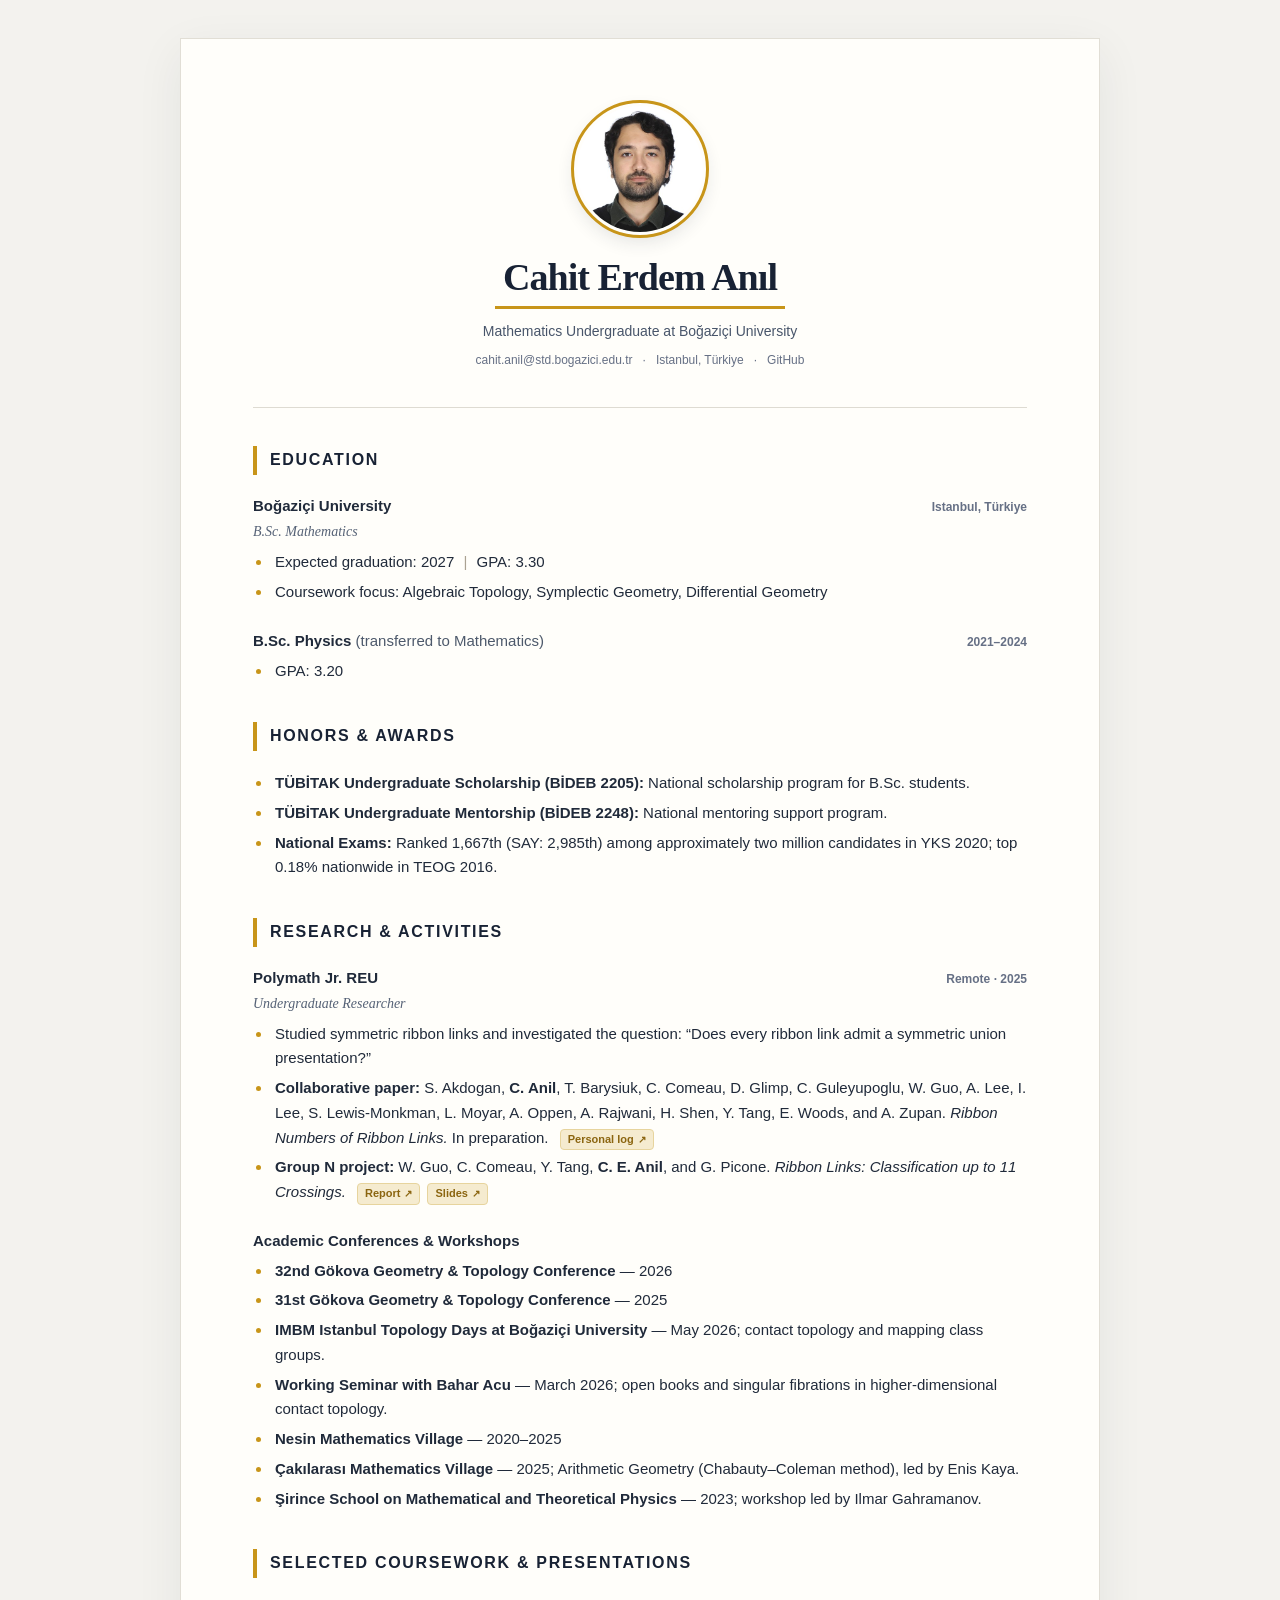
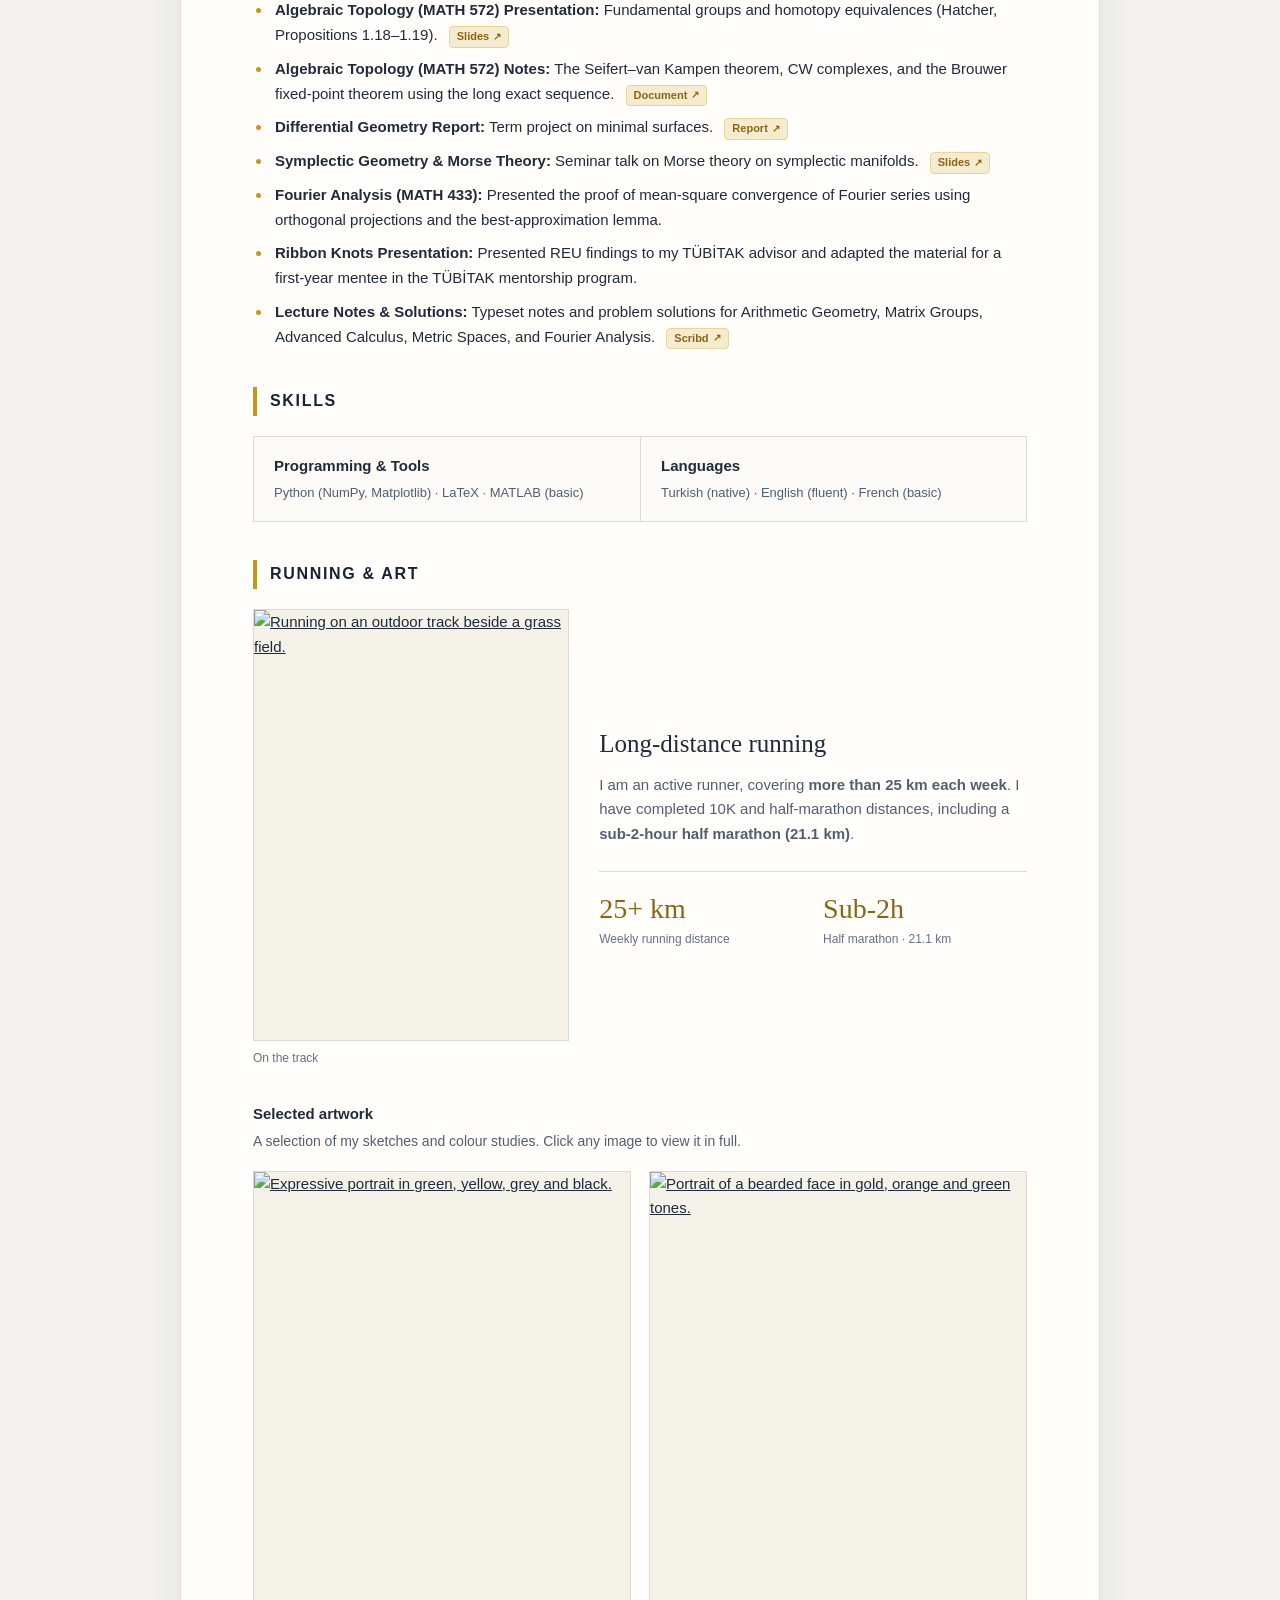
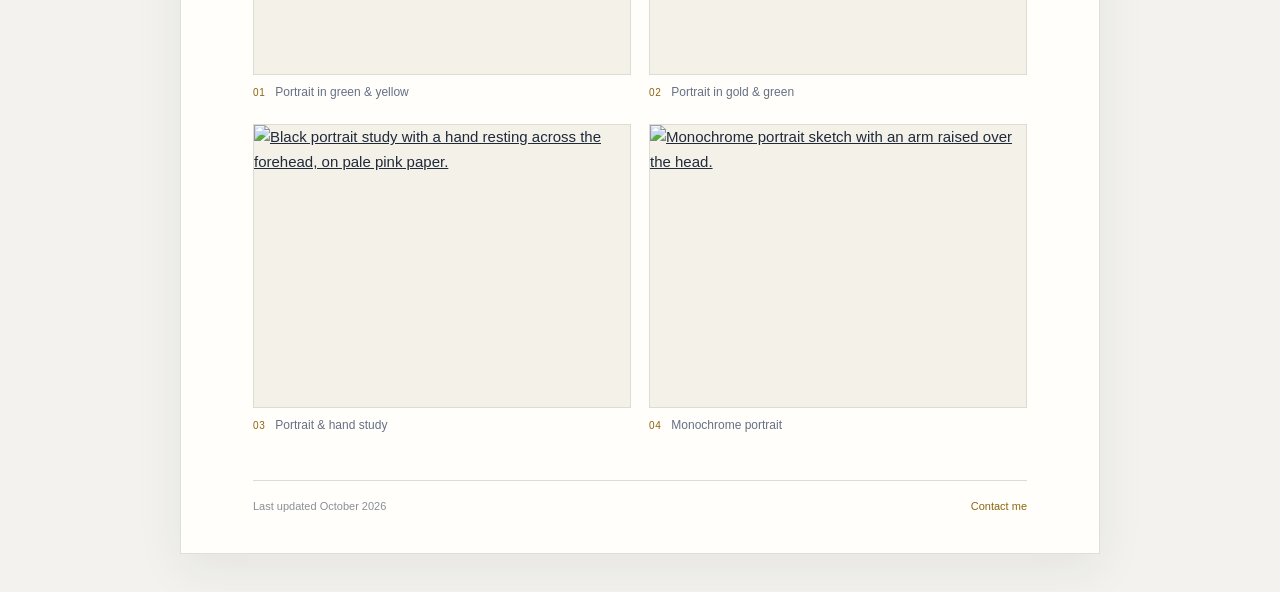
==== index.html @ a78f7599 "Add files via upload" ====
<!DOCTYPE html>
<html lang="en">
<head>
  <meta charset="UTF-8">
  <meta name="viewport" content="width=device-width, initial-scale=1.0">
  <meta name="description" content="Cahit Erdem Anıl — Mathematics undergraduate at Boğaziçi University.">
  <title>Cahit Erdem Anıl — Curriculum Vitae</title>
  <style>
    :root {
      --ink: #202a3a;
      --muted: #667085;
      --paper: #f3f2ee;
      --sheet: #fffefa;
      --gold: #c89519;
      --gold-soft: #f5ebcf;
      --line: #dedbd2;
      --link: #8b6510;
    }

    * { box-sizing: border-box; }

    html { background: var(--paper); }

    body {
      margin: 0;
      color: var(--ink);
      background: var(--paper);
      font-family: "Helvetica Neue", Helvetica, Arial, sans-serif;
      font-size: 15px;
      line-height: 1.65;
    }

    a { color: inherit; }

    .resume {
      width: min(920px, calc(100% - 32px));
      margin: 38px auto;
      padding: 64px 72px 38px;
      background: var(--sheet);
      border: 1px solid #e1ded5;
      box-shadow: 0 14px 45px rgba(32, 42, 58, 0.07);
    }

    .resume-header {
      text-align: center;
      padding-bottom: 36px;
      border-bottom: 1px solid var(--line);
    }

    .profile-pic {
      width: 132px;
      height: 132px;
      display: block;
      margin: 0 auto 20px;
      border-radius: 50%;
      object-fit: cover;
      border: 3px solid var(--sheet);
      outline: 3px solid var(--gold);
      box-shadow: 0 7px 18px rgba(32, 42, 58, 0.12);
    }

    h1 {
      width: fit-content;
      margin: 0 auto 5px;
      padding: 0 8px 5px;
      color: #182234;
      border-bottom: 3px solid var(--gold);
      font-family: Georgia, "Times New Roman", serif;
      font-size: 38px;
      line-height: 1.2;
      font-weight: 600;
      letter-spacing: -0.025em;
    }

    .role {
      margin: 11px 0 8px;
      color: #48556a;
      font-size: 14px;
    }

    .contact-info {
      display: flex;
      flex-wrap: wrap;
      justify-content: center;
      gap: 6px 10px;
      color: var(--muted);
      font-size: 12px;
    }

    .contact-info a {
      text-decoration: none;
      border-bottom: 1px solid transparent;
    }

    .contact-info a:hover {
      color: var(--link);
      border-bottom-color: var(--gold);
    }

    section { margin-top: 38px; }

    h2 {
      margin: 0 0 20px;
      padding: 4px 0 4px 13px;
      color: #182234;
      border-left: 4px solid var(--gold);
      font-size: 16px;
      line-height: 1.3;
      font-weight: 750;
      letter-spacing: 0.105em;
      text-transform: uppercase;
    }

    .entry { margin-bottom: 25px; }
    .entry:last-child { margin-bottom: 0; }
    .compact-entry { margin-top: 4px; }

    .entry-head {
      display: flex;
      justify-content: space-between;
      gap: 18px;
      align-items: baseline;
    }

    h3 {
      margin: 0;
      color: #202a3a;
      font-size: 15px;
      line-height: 1.45;
      font-weight: 730;
    }

    .regular { font-weight: 500; color: #4d596b; }

    .date {
      flex: none;
      color: var(--muted);
      font-size: 12px;
      font-weight: 600;
    }

    .subtitle {
      margin: 2px 0 7px;
      color: #566276;
      font-family: Georgia, "Times New Roman", serif;
      font-size: 14px;
      font-style: italic;
    }

    ul { margin: 7px 0 0; padding-left: 19px; }
    li { margin: 5px 0; padding-left: 3px; }
    li::marker { color: var(--gold); }
    .separator { padding: 0 5px; color: #aaa292; }
    .note { color: var(--muted); font-style: italic; }
    .project-list li { margin-bottom: 9px; }

    .doc-link {
      display: inline-flex;
      align-items: center;
      gap: 4px;
      margin-left: 7px;
      padding: 1px 7px;
      color: var(--link);
      background: var(--gold-soft);
      border: 1px solid #e7d49d;
      border-radius: 4px;
      font-size: 11px;
      line-height: 1.6;
      font-weight: 750;
      text-decoration: none;
      white-space: nowrap;
      transition: background 0.15s, color 0.15s, border-color 0.15s;
    }

    .doc-link:hover {
      color: #fff;
      background: var(--link);
      border-color: var(--link);
    }

    .doc-link span { font-size: 10px; }

    .skills-grid {
      display: grid;
      grid-template-columns: 1fr 1fr;
      border: 1px solid var(--line);
      background: #fbfaf6;
    }

    .skills-grid > div { padding: 18px 20px; }
    .skills-grid > div + div { border-left: 1px solid var(--line); }
    .skills-grid h3 { margin-bottom: 5px; }
    .skills-grid p { margin: 0; color: #515e72; font-size: 13px; }

    footer {
      display: flex;
      justify-content: space-between;
      margin-top: 44px;
      padding-top: 16px;
      border-top: 1px solid var(--line);
      color: #8a8f98;
      font-size: 11px;
    }

    footer a { color: var(--link); text-decoration: none; }

    @media (max-width: 700px) {
      body { font-size: 14px; }
      .resume { width: 100%; margin: 0; padding: 42px 24px 28px; border: 0; box-shadow: none; }
      .profile-pic { width: 112px; height: 112px; }
      h1 { font-size: 31px; }
      section { margin-top: 32px; }
      .entry-head { display: block; }
      .date { display: block; margin-top: 2px; }
      .skills-grid { grid-template-columns: 1fr; }
      .skills-grid > div + div { border-left: 0; border-top: 1px solid var(--line); }
    }

    @media print {
      @page { margin: 16mm; }
      html, body { background: #fff; }
      body { font-size: 10pt; line-height: 1.45; }
      .resume { width: auto; margin: 0; padding: 0; border: 0; box-shadow: none; }
      .resume-header { padding-bottom: 20px; }
      .profile-pic { width: 90px; height: 90px; }
      h1 { font-size: 26pt; }
      section { margin-top: 22px; break-inside: avoid; }
      h2 { font-size: 11pt; }
      .doc-link { background: transparent; border: 0; padding: 0; text-decoration: underline; }
      footer { display: none; }
    }

    /* Running and artwork */
    .running-layout {
      display: grid;
      grid-template-columns: minmax(0, 0.85fr) minmax(0, 1.15fr);
      gap: 30px;
      align-items: center;
    }
    .running-photo, .artwork { margin: 0; min-width: 0; }
    .photo-link {
      display: block;
      overflow: hidden;
      border: 1px solid var(--line);
      background: #f4f1e9;
      cursor: zoom-in;
    }
    .photo-link img { display: block; width: 100%; height: auto; }
    .photo-link:hover { border-color: var(--gold); }
    .photo-link:focus-visible, .gallery-close:focus-visible {
      outline: 3px solid var(--gold);
      outline-offset: 4px;
    }
    .running-photo figcaption, .artwork figcaption {
      margin-top: 8px;
      color: var(--muted);
      font-size: 12px;
    }
    .running-copy h3 {
      font-family: Georgia, "Times New Roman", serif;
      font-size: 25px;
      font-weight: 500;
      line-height: 1.25;
    }
    .running-copy p { margin: 13px 0 0; color: #515e72; }
    .running-stats {
      display: grid;
      grid-template-columns: repeat(2, minmax(0, 1fr));
      gap: 20px;
      margin: 24px 0 0;
      padding-top: 20px;
      border-top: 1px solid var(--line);
    }
    .running-stats > div { display: flex; flex-direction: column; }
    .running-stats dt { order: 2; color: var(--muted); font-size: 12px; }
    .running-stats dd {
      margin: 0 0 4px;
      color: var(--link);
      font-family: Georgia, "Times New Roman", serif;
      font-size: 28px;
      line-height: 1.2;
    }
    .art-heading { margin-top: 34px; }
    .art-intro { margin: 5px 0 18px; color: #515e72; font-size: 14px; }
    .art-grid {
      display: grid;
      grid-template-columns: repeat(2, minmax(0, 1fr));
      gap: 22px 18px;
    }
    .artwork .photo-link { aspect-ratio: 3 / 4; }
    .artwork:nth-child(n+3) .photo-link { aspect-ratio: 4 / 3; }
    .artwork .photo-link img { width: 100%; height: 100%; object-fit: contain; }
    .artwork figcaption { display: flex; gap: 10px; align-items: baseline; }
    .art-number { color: var(--link); font-size: 10px; letter-spacing: 0.06em; }
    .gallery-dialog {
      max-width: calc(100vw - 32px);
      max-height: calc(100dvh - 32px);
      margin: auto;
      padding: 42px 12px 12px;
      border: 1px solid var(--line);
      border-radius: 4px;
      background: var(--sheet);
      color: var(--ink);
    }
    .gallery-dialog::backdrop { background: rgba(16, 23, 35, 0.86); }
    .gallery-dialog img {
      display: block;
      width: auto;
      height: auto;
      max-width: min(1100px, calc(100vw - 60px));
      max-height: calc(100dvh - 130px);
      object-fit: contain;
      margin: 0 auto;
    }
    .gallery-dialog p { margin: 9px 0 0; color: var(--muted); font-size: 12px; }
    .gallery-close {
      position: absolute;
      top: 5px;
      right: 7px;
      border: 0;
      background: transparent;
      padding: 5px 9px;
      font: inherit;
      font-size: 13px;
      color: var(--ink);
      cursor: pointer;
    }
    html.gallery-open { overflow: hidden; }
    @media (max-width: 600px) {
      .running-layout { grid-template-columns: 1fr; gap: 20px; }
      .running-copy { order: -1; }
      .running-photo { width: min(100%, 360px); margin: 0 auto; }
      .running-copy h3 { font-size: 23px; }
      .art-grid { gap: 18px 12px; }
    }
    @media (max-width: 420px) {
      .art-grid { grid-template-columns: 1fr; }
      .artwork .photo-link, .artwork:nth-child(n+3) .photo-link { aspect-ratio: auto; }
      .artwork .photo-link img { height: auto; }
    }
    @media print {
      #running-art { break-inside: auto; }
      .running-layout, .artwork { break-inside: avoid; }
      .running-layout { grid-template-columns: 160px 1fr; gap: 20px; }
      .running-copy { order: 0; }
      .running-copy h3 { font-size: 17pt; }
      .running-stats dd { font-size: 20pt; }
      .art-grid { grid-template-columns: 1fr 1fr; }
      .artwork .photo-link, .artwork:nth-child(n+3) .photo-link { aspect-ratio: 4 / 3; }
      .artwork .photo-link img { height: 100%; }
      .gallery-dialog { display: none !important; }
    }
  </style>
</head>
<body>
  <main class="resume">
    <header class="resume-header">
      <img src="profile.jpg" alt="Cahit Erdem Anıl" class="profile-pic">
      <h1>Cahit Erdem Anıl</h1>
      <p class="role">Mathematics Undergraduate at Boğaziçi University</p>
      <div class="contact-info">
        <a href="mailto:cahit.anil@std.bogazici.edu.tr">cahit.anil@std.bogazici.edu.tr</a>
        <span aria-hidden="true">·</span><span>Istanbul, Türkiye</span><span aria-hidden="true">·</span>
        <a href="https://github.com/cahitanil" target="_blank" rel="noopener noreferrer">GitHub</a>
      </div>
    </header>

    <section>
      <h2>Education</h2>
      <div class="entry">
        <div class="entry-head"><h3>Boğaziçi University</h3><span class="date">Istanbul, Türkiye</span></div>
        <p class="subtitle">B.Sc. Mathematics</p>
        <ul>
          <li>Expected graduation: 2027 <span class="separator">|</span> GPA: 3.30</li>
          <li>Coursework focus: Algebraic Topology, Symplectic Geometry, Differential Geometry</li>
        </ul>
      </div>
      <div class="entry compact-entry">
        <div class="entry-head"><h3>B.Sc. Physics <span class="regular">(transferred to Mathematics)</span></h3><span class="date">2021–2024</span></div>
        <ul><li>GPA: 3.20</li></ul>
      </div>
    </section>

    <section>
      <h2>Honors &amp; Awards</h2>
      <ul>
        <li><strong>TÜBİTAK Undergraduate Scholarship (BİDEB 2205):</strong> National scholarship program for B.Sc. students.</li>
        <li><strong>TÜBİTAK Undergraduate Mentorship (BİDEB 2248):</strong> National mentoring support program.</li>
        <li><strong>National Exams:</strong> Ranked 1,667th (SAY: 2,985th) among approximately two million candidates in YKS 2020; top 0.18% nationwide in TEOG 2016.</li>
      </ul>
    </section>

    <section>
      <h2>Research &amp; Activities</h2>
      <div class="entry">
        <div class="entry-head"><h3>Polymath Jr. REU</h3><span class="date">Remote · 2025</span></div>
        <p class="subtitle">Undergraduate Researcher</p>
        <ul>
          <li>Studied symmetric ribbon links and investigated the question: “Does every ribbon link admit a symmetric union presentation?”</li>
          <li><strong>Collaborative paper:</strong> S. Akdogan, <strong>C. Anil</strong>, T. Barysiuk, C. Comeau, D. Glimp, C. Guleyupoglu, W. Guo, A. Lee, I. Lee, S. Lewis-Monkman, L. Moyar, A. Oppen, A. Rajwani, H. Shen, Y. Tang, E. Woods, and A. Zupan. <em>Ribbon Numbers of Ribbon Links.</em> In preparation. <a class="doc-link" href="Polymath_reu_ribbonlinks.pdf" target="_blank" rel="noopener noreferrer">Personal log <span aria-hidden="true">↗</span></a></li>
          <li><strong>Group N project:</strong> W. Guo, C. Comeau, Y. Tang, <strong>C. E. Anil</strong>, and G. Picone. <em>Ribbon Links: Classification up to 11 Crossings.</em> <a class="doc-link" href="polymath-group-n-report.pdf" target="_blank" rel="noopener noreferrer">Report <span aria-hidden="true">↗</span></a><a class="doc-link" href="polymath-group-n-presentation.pdf" target="_blank" rel="noopener noreferrer">Slides <span aria-hidden="true">↗</span></a></li>
        </ul>
      </div>

      <div class="entry">
        <h3>Academic Conferences &amp; Workshops</h3>
        <ul>
          <li><strong>32nd Gökova Geometry &amp; Topology Conference</strong> — 2026</li>
          <li><strong>31st Gökova Geometry &amp; Topology Conference</strong> — 2025</li>
          <li><strong>IMBM Istanbul Topology Days at Boğaziçi University</strong> — May 2026; contact topology and mapping class groups.</li>
          <li><strong>Working Seminar with Bahar Acu</strong> — March 2026; open books and singular fibrations in higher-dimensional contact topology.</li>
          <li><strong>Nesin Mathematics Village</strong> — 2020–2025</li>
          <li><strong>Çakılarası Mathematics Village</strong> — 2025; Arithmetic Geometry (Chabauty–Coleman method), led by Enis Kaya.</li>
          <li><strong>Şirince School on Mathematical and Theoretical Physics</strong> — 2023; workshop led by Ilmar Gahramanov.</li>
        </ul>
      </div>
    </section>

    <section>
      <h2>Selected Coursework &amp; Presentations</h2>
      <ul class="project-list">
        <li><strong>Algebraic Topology (MATH 572) Presentation:</strong> Fundamental groups and homotopy equivalences (Hatcher, Propositions 1.18–1.19). <a class="doc-link" href="hatcher-presentation.pdf" target="_blank" rel="noopener noreferrer">Slides <span aria-hidden="true">↗</span></a></li>
        <li><strong>Algebraic Topology (MATH 572) Notes:</strong> The Seifert–van Kampen theorem, CW complexes, and the Brouwer fixed-point theorem using the long exact sequence. <a class="doc-link" href="alg-topo-homework.pdf" target="_blank" rel="noopener noreferrer">Document <span aria-hidden="true">↗</span></a></li>
        <li><strong>Differential Geometry Report:</strong> Term project on minimal surfaces. <a class="doc-link" href="minimalsurfacespreentation.pdf" target="_blank" rel="noopener noreferrer">Report <span aria-hidden="true">↗</span></a></li>
        <li><strong>Symplectic Geometry &amp; Morse Theory:</strong> Seminar talk on Morse theory on symplectic manifolds. <a class="doc-link" href="morsetheorypresenation.pdf" target="_blank" rel="noopener noreferrer">Slides <span aria-hidden="true">↗</span></a></li>
        <li><strong>Fourier Analysis (MATH 433):</strong> Presented the proof of mean-square convergence of Fourier series using orthogonal projections and the best-approximation lemma.</li>
        <li><strong>Ribbon Knots Presentation:</strong> Presented REU findings to my TÜBİTAK advisor and adapted the material for a first-year mentee in the TÜBİTAK mentorship program.</li>
        <li><strong>Lecture Notes &amp; Solutions:</strong> Typeset notes and problem solutions for Arithmetic Geometry, Matrix Groups, Advanced Calculus, Metric Spaces, and Fourier Analysis. <a class="doc-link" href="https://www.scribd.com/user/814382327/Cahit-Erdem-Anil" target="_blank" rel="noopener noreferrer">Scribd <span aria-hidden="true">↗</span></a></li>
      </ul>
    </section>

    <section>
      <h2>Skills</h2>
      <div class="skills-grid">
        <div><h3>Programming &amp; Tools</h3><p>Python (NumPy, Matplotlib) · LaTeX · MATLAB (basic)</p></div>
        <div><h3>Languages</h3><p>Turkish (native) · English (fluent) · French (basic)</p></div>
      </div>
    </section>

    <section id="running-art" aria-labelledby="running-art-heading">
      <h2 id="running-art-heading">Running &amp; Art</h2>
      <div class="running-layout">
        <figure class="running-photo">
          <a class="photo-link" href="images/running-track.jpg" data-gallery aria-label="View running photo at full size">
            <img src="images/running-track.jpg" width="1169" height="1600" alt="Running on an outdoor track beside a grass field." loading="lazy" decoding="async">
          </a>
          <figcaption>On the track</figcaption>
        </figure>
        <div class="running-copy">
          <h3>Long-distance running</h3>
          <p>I am an active runner, covering <strong>more than 25 km each week</strong>. I have completed 10K and half-marathon distances, including a <strong>sub-2-hour half marathon (21.1 km)</strong>.</p>
          <dl class="running-stats">
            <div><dt>Weekly running distance</dt><dd>25+ km</dd></div>
            <div><dt>Half marathon · 21.1 km</dt><dd>Sub-2h</dd></div>
          </dl>
        </div>
      </div>

      <h3 class="art-heading">Selected artwork</h3>
      <p class="art-intro">A selection of my sketches and colour studies. Click any image to view it in full.</p>
      <div class="art-grid">
        <figure class="artwork">
          <a class="photo-link" href="images/portrait-green-yellow.jpg" data-gallery aria-label="View green and yellow portrait at full size">
            <img src="images/portrait-green-yellow.jpg" width="1536" height="2048" alt="Expressive portrait in green, yellow, grey and black." loading="lazy" decoding="async">
          </a>
          <figcaption><span class="art-number" aria-hidden="true">01</span> Portrait in green &amp; yellow</figcaption>
        </figure>
        <figure class="artwork">
          <a class="photo-link" href="images/portrait-gold.jpg" data-gallery aria-label="View gold and green portrait at full size">
            <img src="images/portrait-gold.jpg" width="750" height="1066" alt="Portrait of a bearded face in gold, orange and green tones." loading="lazy" decoding="async">
          </a>
          <figcaption><span class="art-number" aria-hidden="true">02</span> Portrait in gold &amp; green</figcaption>
        </figure>
        <figure class="artwork">
          <a class="photo-link" href="images/portrait-study-landscape.jpg" data-gallery aria-label="View portrait and hand study at full size">
            <img src="images/portrait-study-landscape.jpg" width="2048" height="1517" alt="Black portrait study with a hand resting across the forehead, on pale pink paper." loading="lazy" decoding="async">
          </a>
          <figcaption><span class="art-number" aria-hidden="true">03</span> Portrait &amp; hand study</figcaption>
        </figure>
        <figure class="artwork">
          <a class="photo-link" href="images/portrait-study-monochrome.jpg" data-gallery aria-label="View monochrome portrait at full size">
            <img src="images/portrait-study-monochrome.jpg" width="1071" height="1071" alt="Monochrome portrait sketch with an arm raised over the head." loading="lazy" decoding="async">
          </a>
          <figcaption><span class="art-number" aria-hidden="true">04</span> Monochrome portrait</figcaption>
        </figure>
      </div>
    </section>

    <footer><span>Last updated October 2026</span><a href="mailto:cahit.anil@std.bogazici.edu.tr">Contact me</a></footer>
  </main>
  <dialog class="gallery-dialog" aria-label="Full-size photo viewer" aria-describedby="gallery-caption">
    <button class="gallery-close" type="button" aria-label="Close photo viewer">Close ×</button>
    <img alt="">
    <p id="gallery-caption"></p>
  </dialog>
  <script>
    (() => {
      const dialog = document.querySelector('.gallery-dialog');
      if (!dialog || typeof dialog.showModal !== 'function') return;
      const viewerImage = dialog.querySelector('img');
      const viewerCaption = dialog.querySelector('p');
      let previousFocus = null;

      document.querySelectorAll('[data-gallery]').forEach(link => {
        link.addEventListener('click', event => {
          if (event.button !== 0 || event.metaKey || event.ctrlKey || event.shiftKey || event.altKey) return;
          event.preventDefault();
          const thumbnail = link.querySelector('img');
          previousFocus = link;
          viewerImage.src = link.href;
          viewerImage.alt = thumbnail.alt;
          viewerCaption.textContent = link.closest('figure').querySelector('figcaption').textContent.trim();
          document.documentElement.classList.add('gallery-open');
          dialog.showModal();
        });
      });
      dialog.querySelector('button').addEventListener('click', () => dialog.close());
      dialog.addEventListener('click', event => {
        const bounds = dialog.getBoundingClientRect();
        if (event.target === dialog && (event.clientX < bounds.left || event.clientX > bounds.right || event.clientY < bounds.top || event.clientY > bounds.bottom)) dialog.close();
      });
      dialog.addEventListener('close', () => {
        document.documentElement.classList.remove('gallery-open');
        if (previousFocus) previousFocus.focus({preventScroll: true});
      });
    })();
  </script>
</body>
</html>
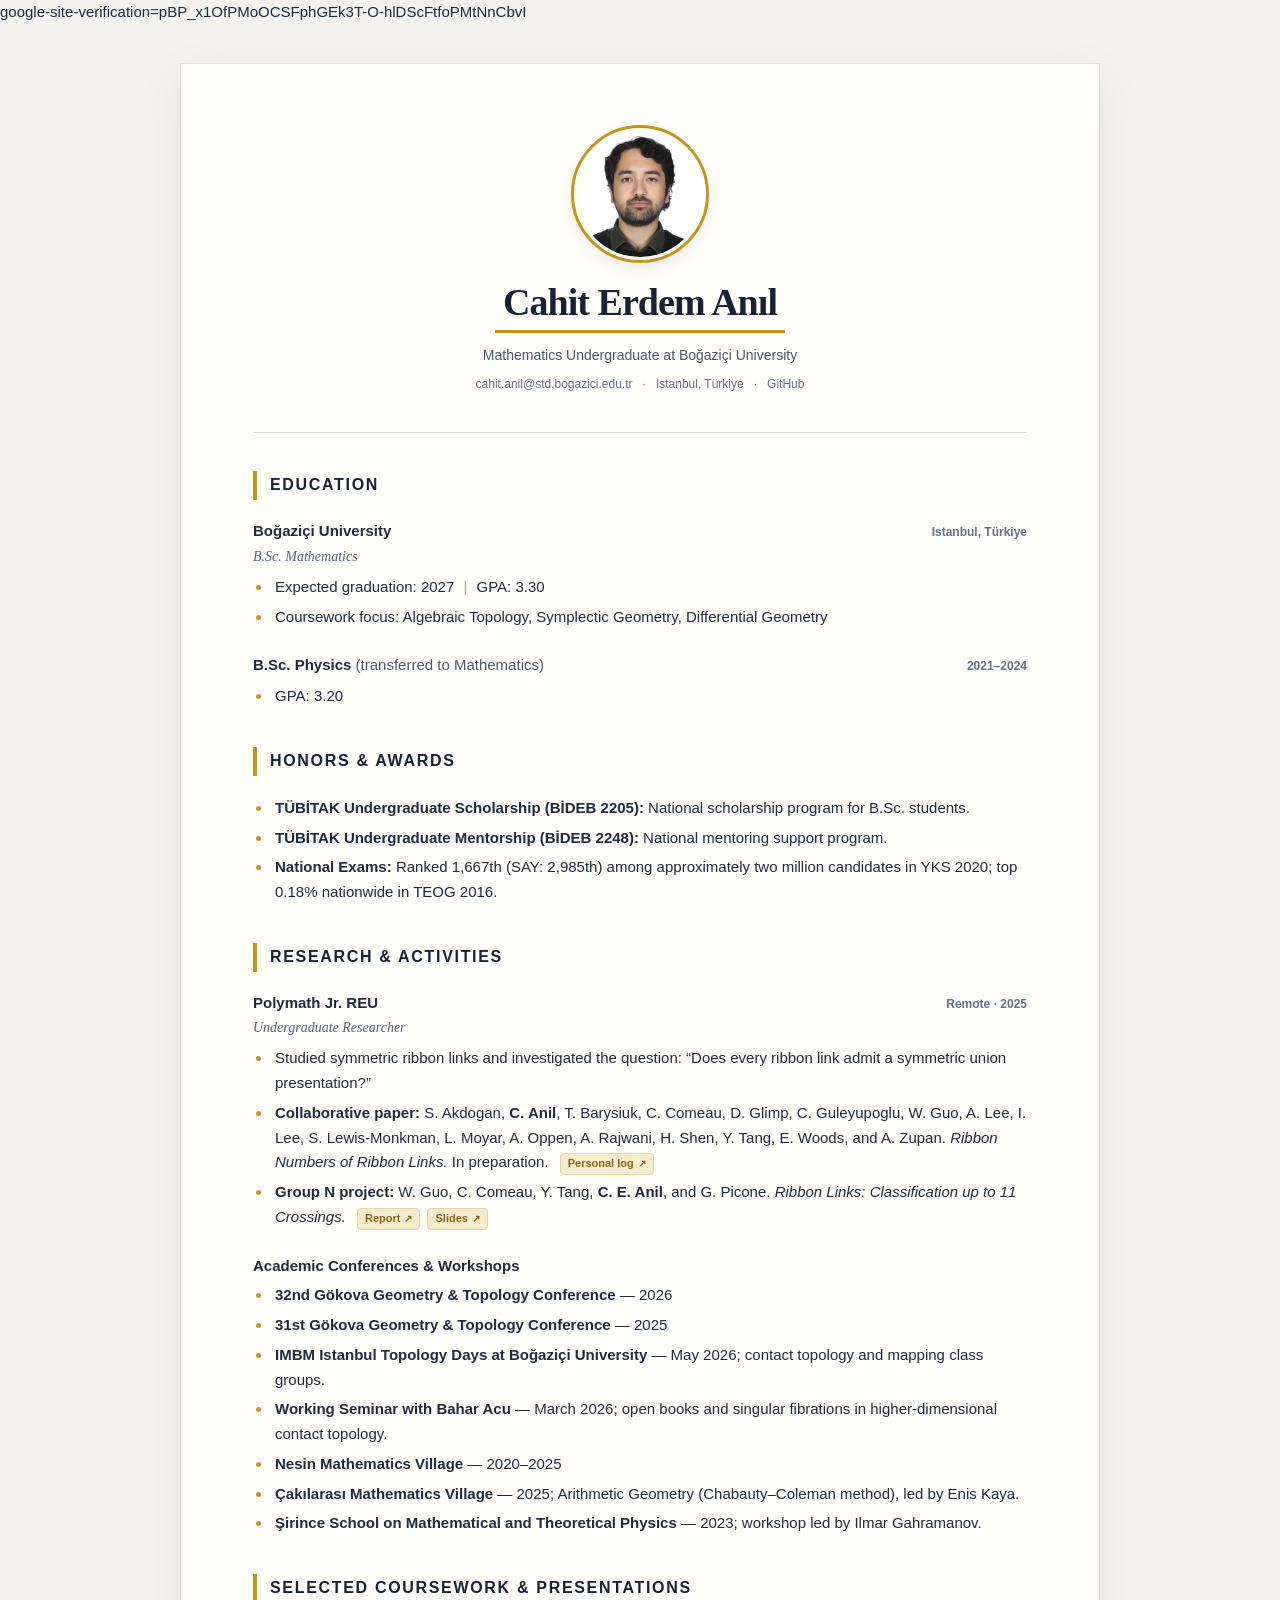
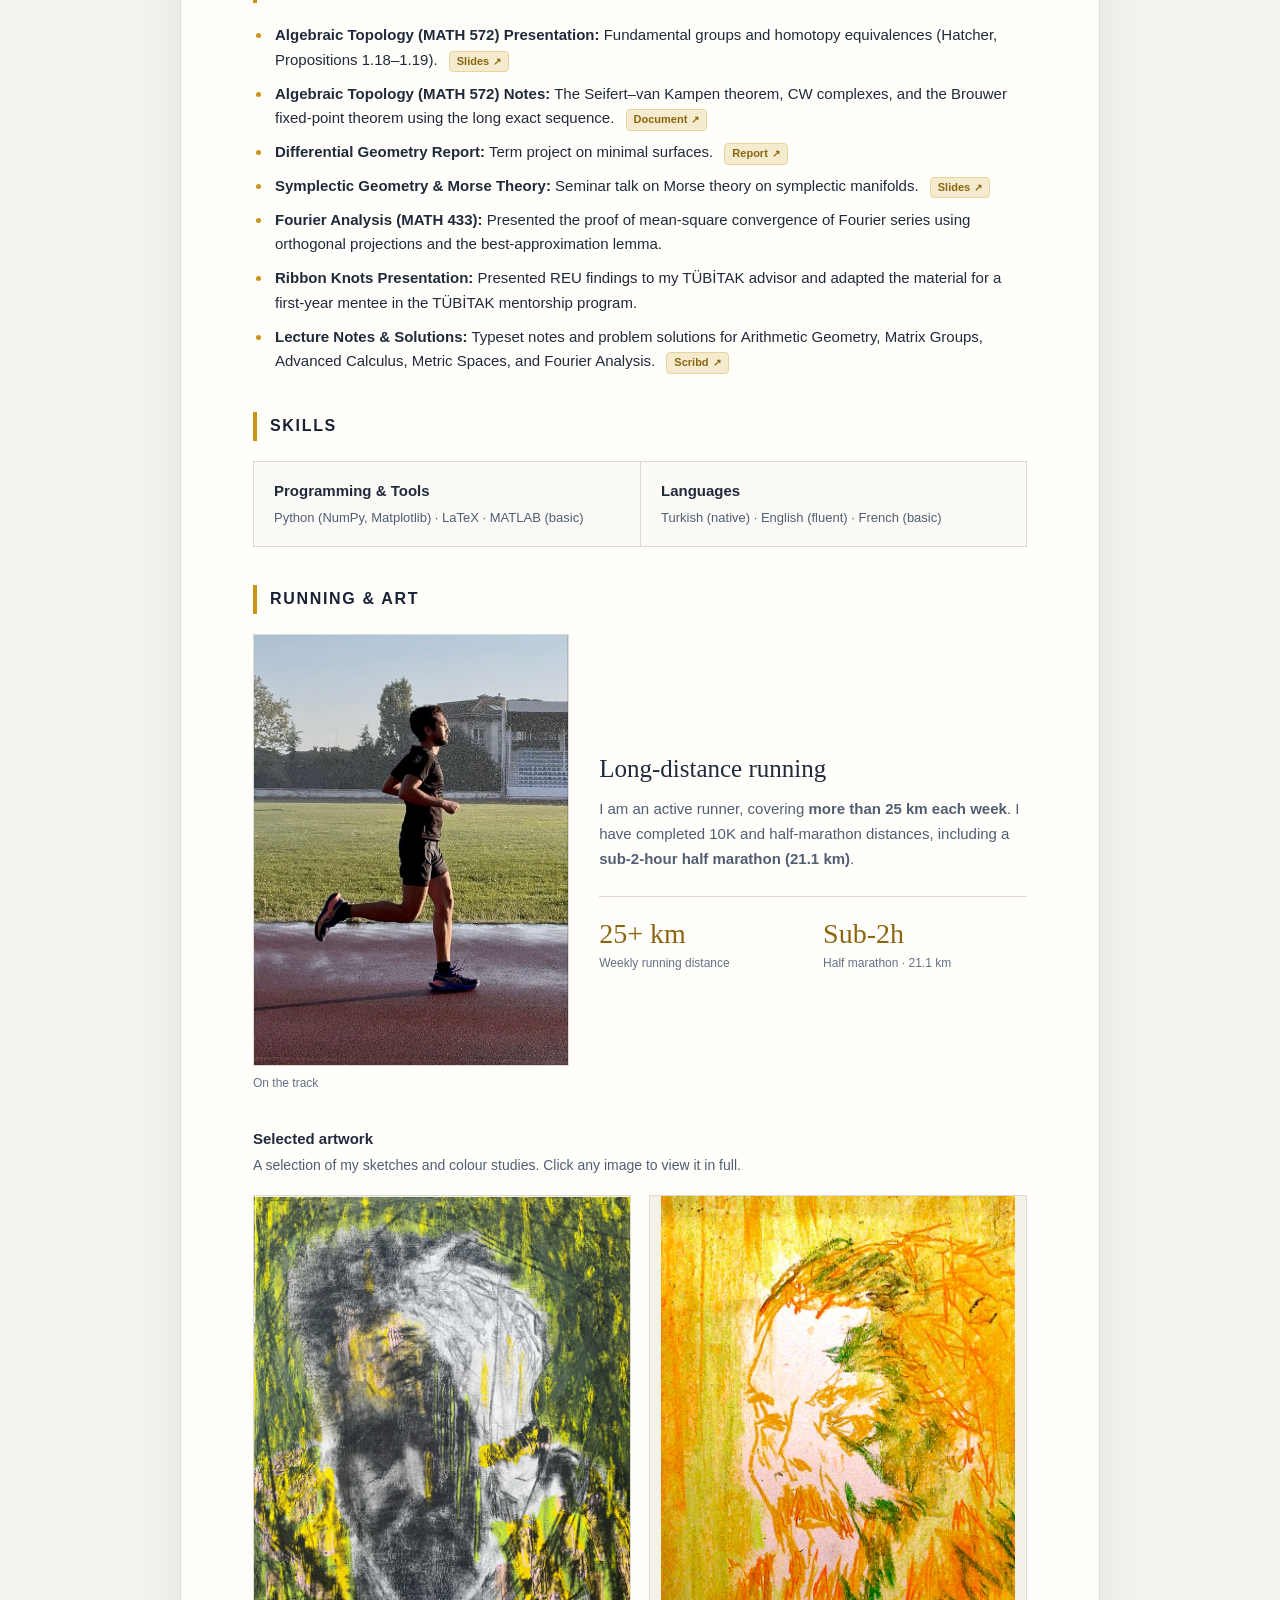
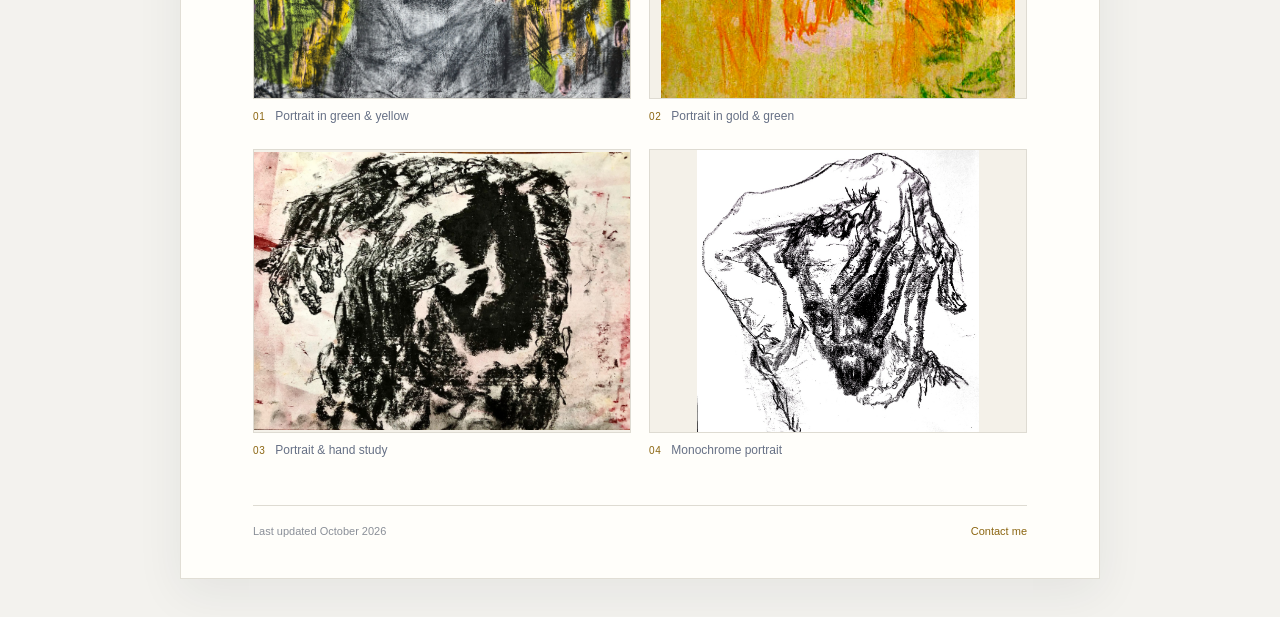
==== commit 5d1e8731: "Update index.html" ====
--- a/index.html
+++ b/index.html
@@ -1,6 +1,7 @@
 <!DOCTYPE html>
 <html lang="en">
 <head>
+  google-site-verification=pBP_x1OfPMoOCSFphGEk3T-O-hlDScFtfoPMtNnCbvI
   <meta charset="UTF-8">
   <meta name="viewport" content="width=device-width, initial-scale=1.0">
   <meta name="description" content="Cahit Erdem Anıl — Mathematics undergraduate at Boğaziçi University.">
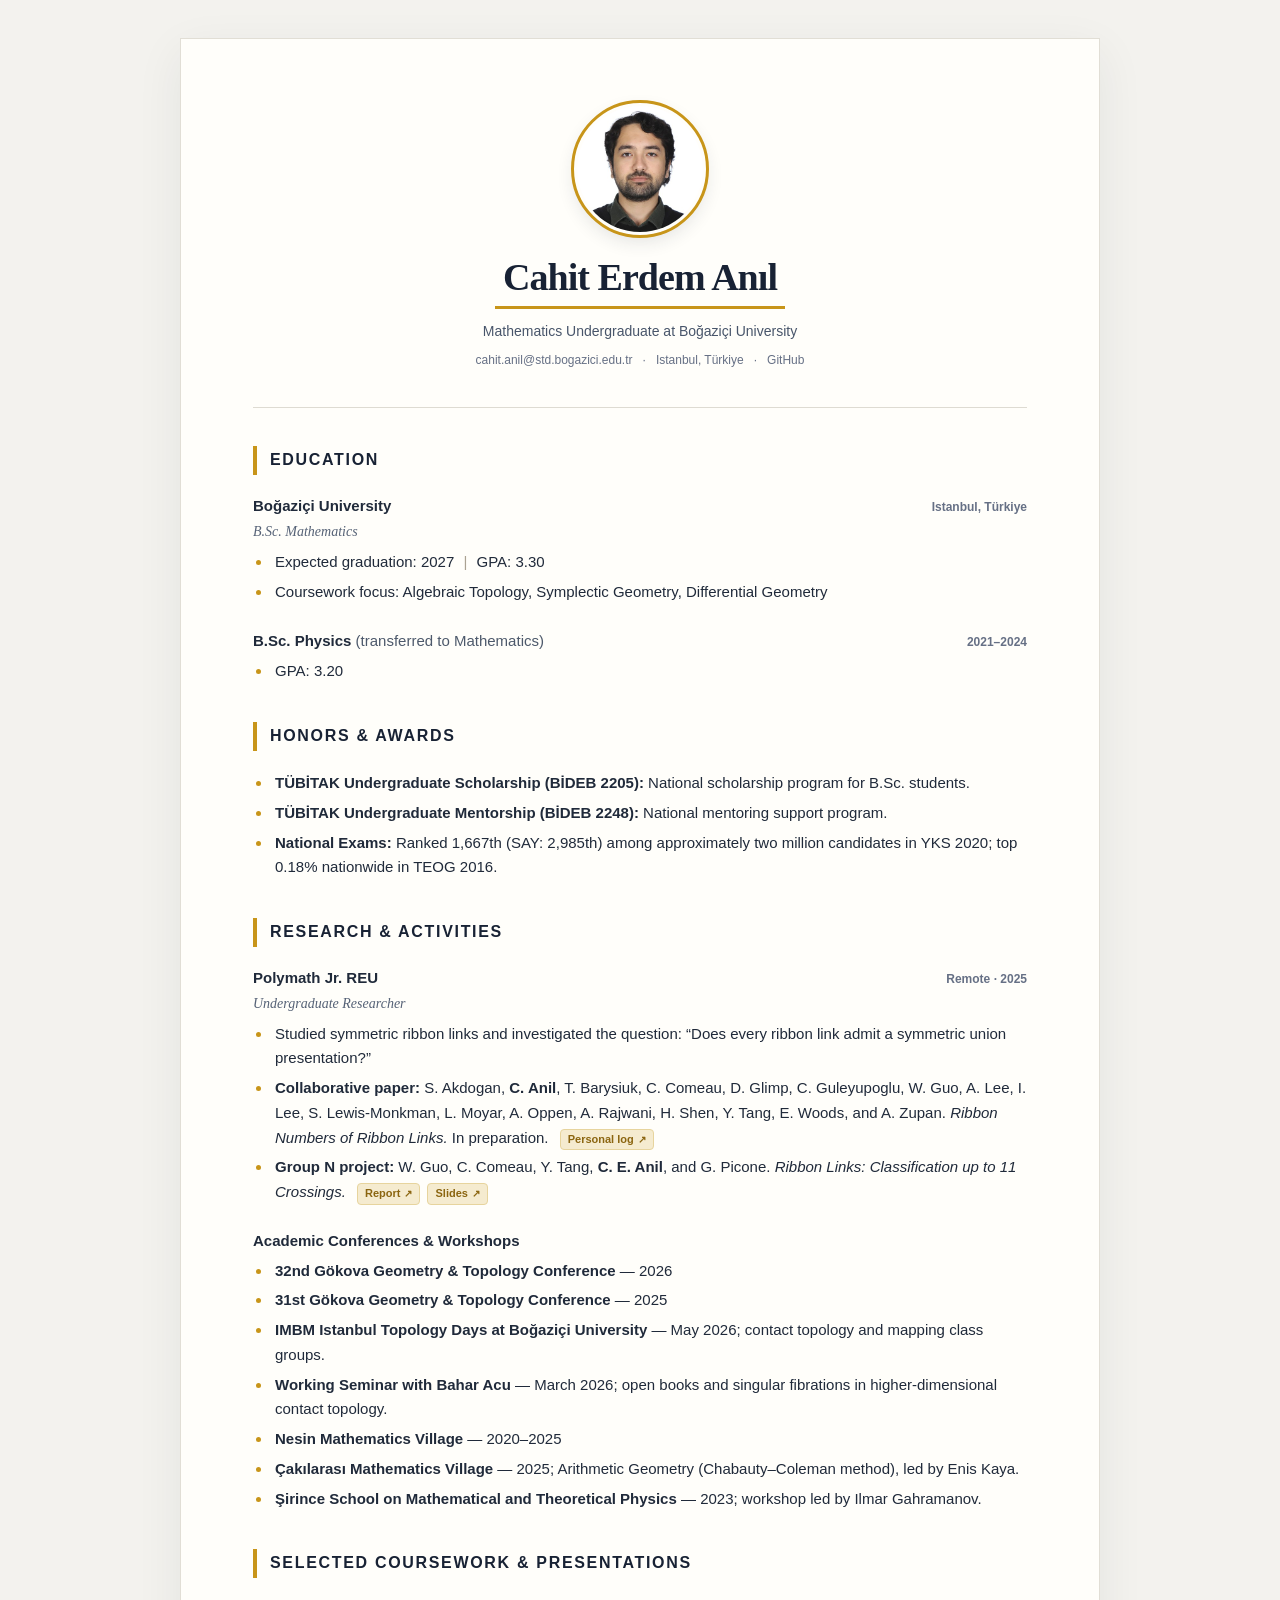
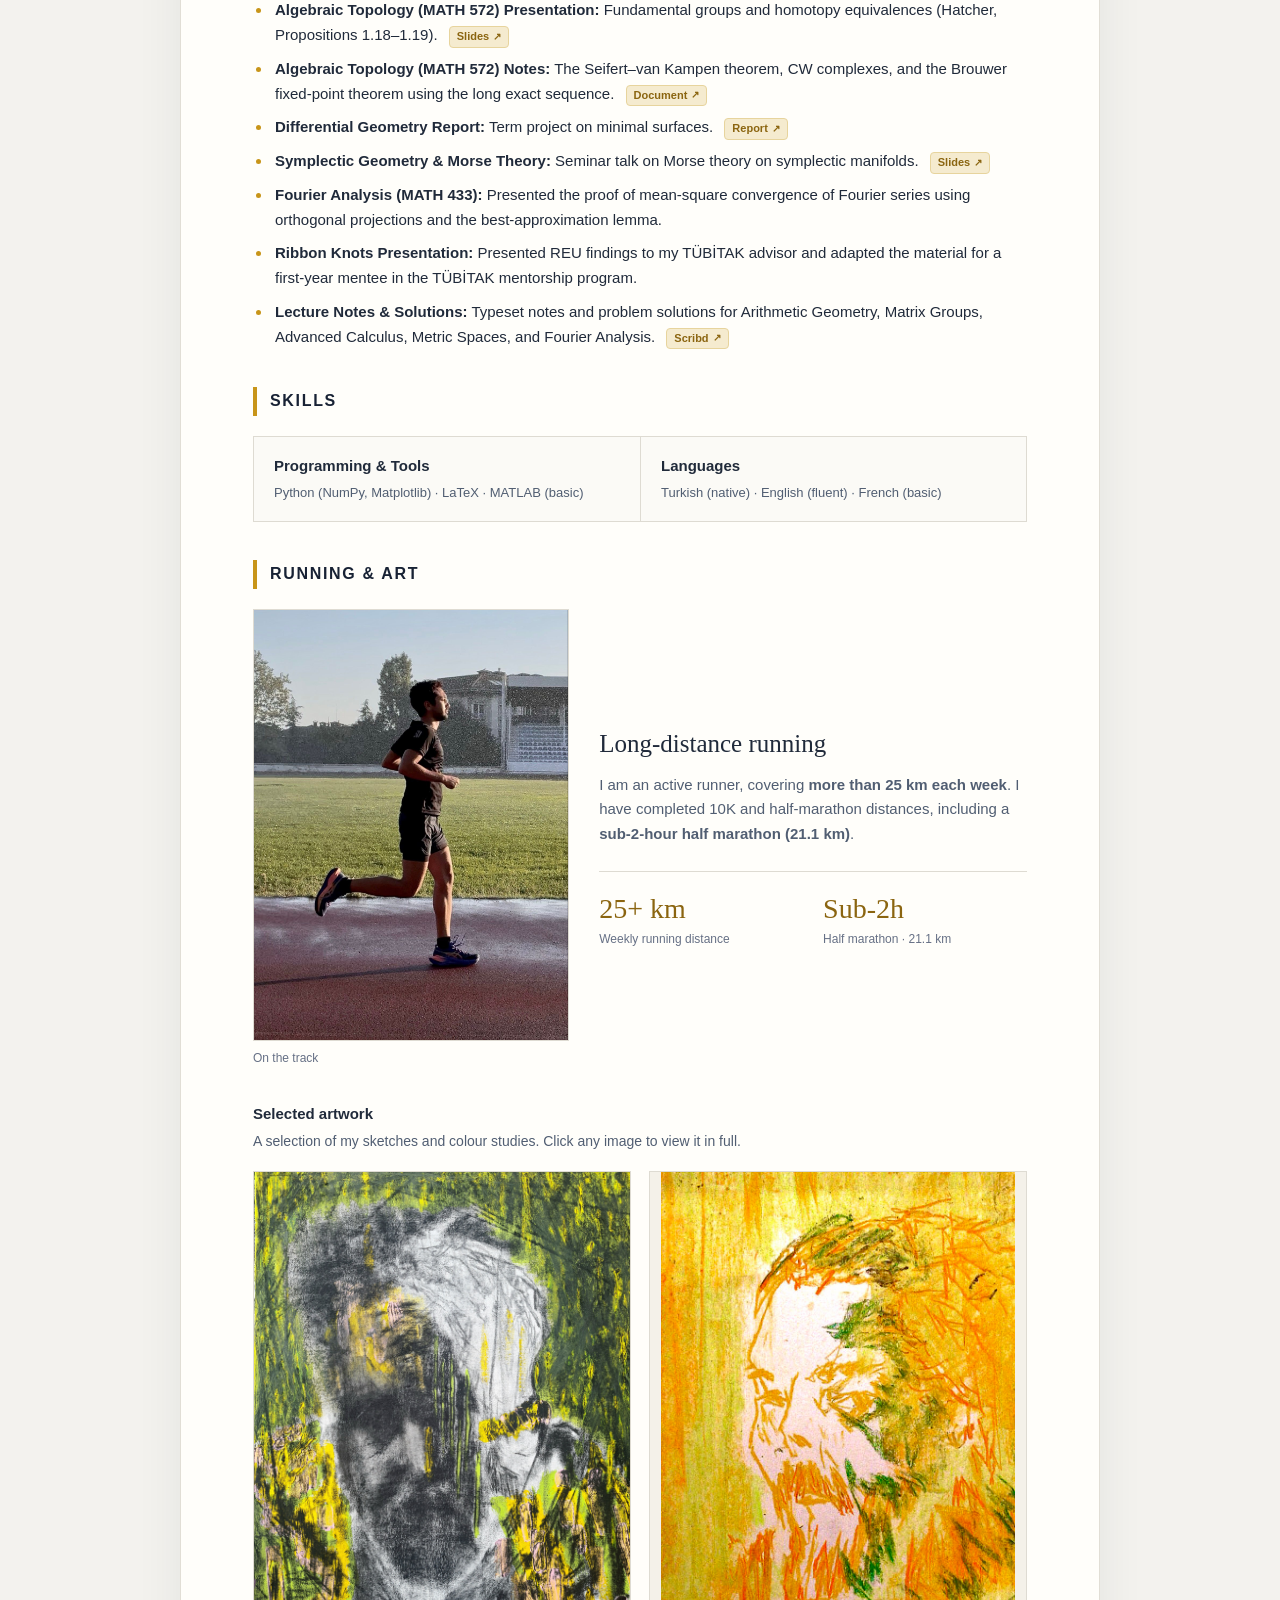
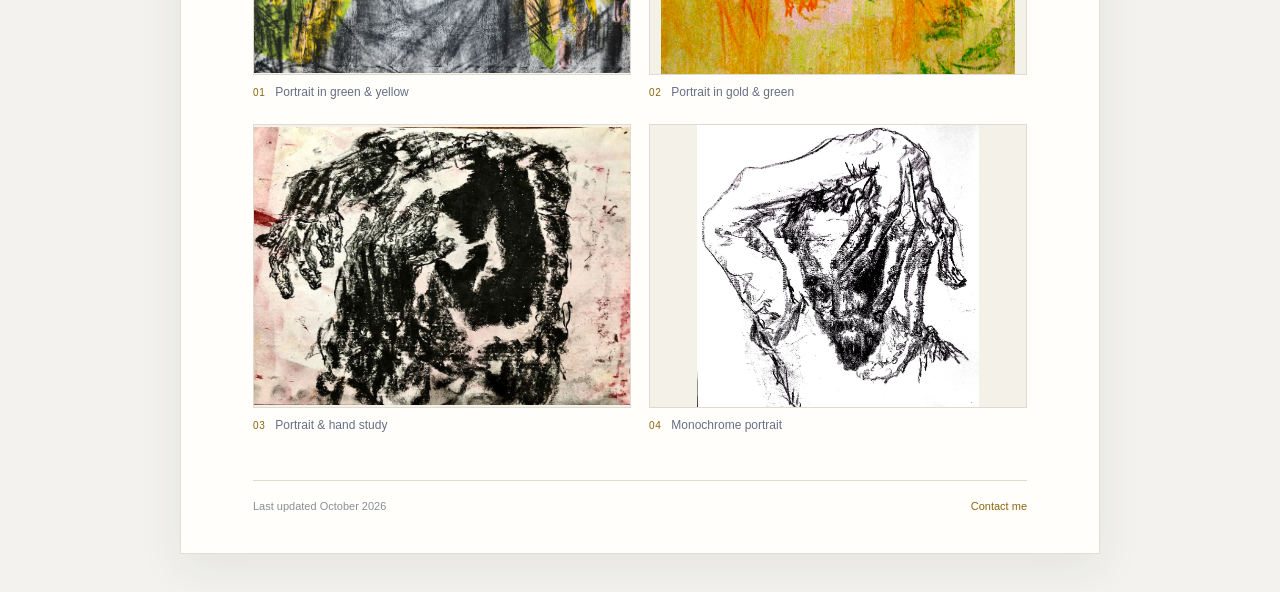
==== commit 74b411d0: "Update Google site verification meta tag" ====
--- a/index.html
+++ b/index.html
@@ -1,7 +1,7 @@
 <!DOCTYPE html>
 <html lang="en">
 <head>
-  google-site-verification=pBP_x1OfPMoOCSFphGEk3T-O-hlDScFtfoPMtNnCbvI
+  <meta name="google-site-verification" content="_-Fn_4jThjSZBhieIwhTuqskGrdm52rtyAqv-xp8enw" />
   <meta charset="UTF-8">
   <meta name="viewport" content="width=device-width, initial-scale=1.0">
   <meta name="description" content="Cahit Erdem Anıl — Mathematics undergraduate at Boğaziçi University.">
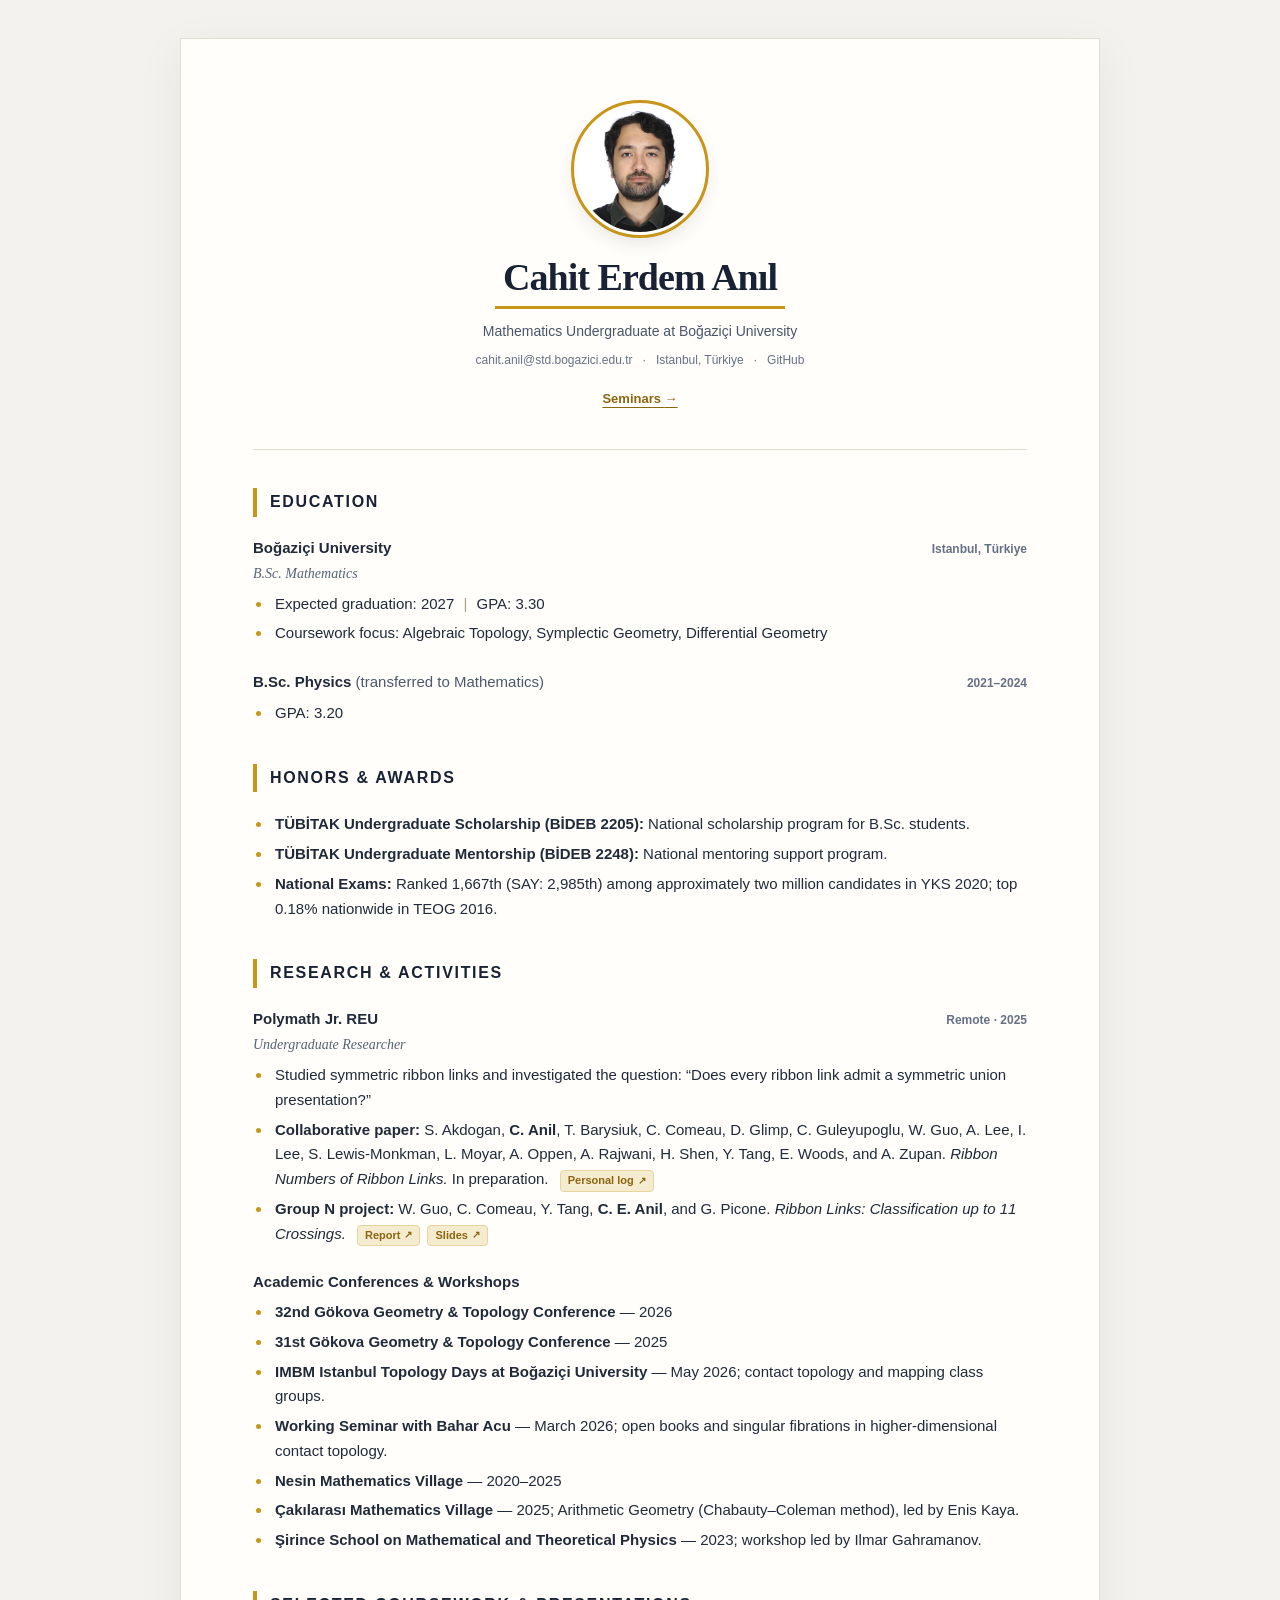
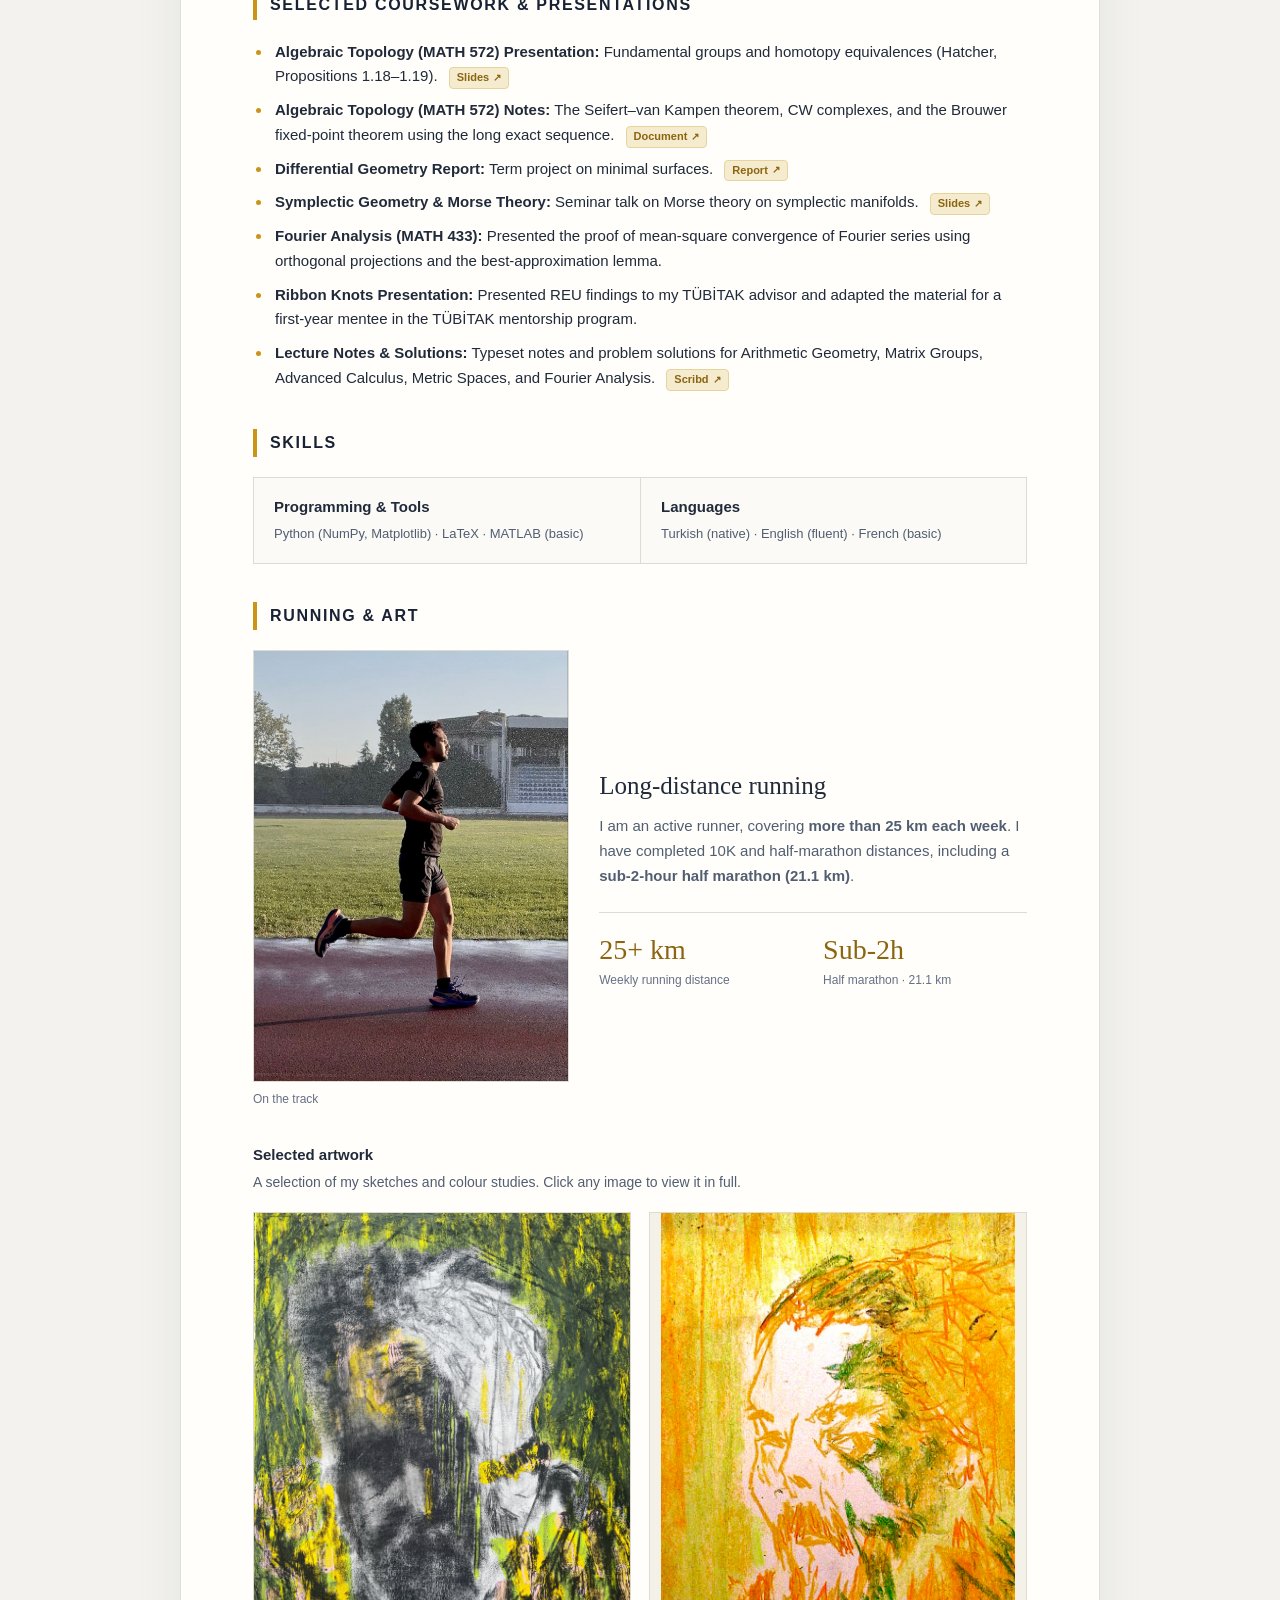
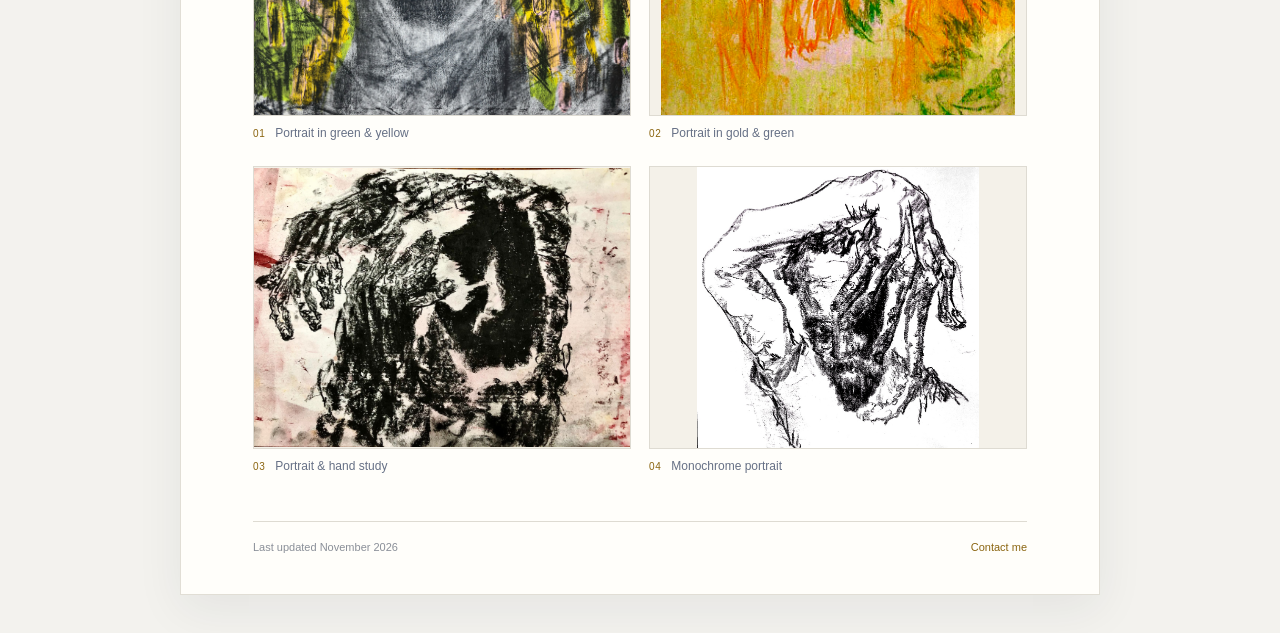
==== commit 8b32032f: "Add files via upload" ====
--- a/index.html
+++ b/index.html
@@ -98,6 +98,17 @@
       border-bottom-color: var(--gold);
     }
 
+    .site-nav { margin-top: 14px; }
+
+    .site-nav a {
+      display: inline-block;
+      padding: 3px 1px;
+      color: var(--link);
+      font-size: 13px;
+      font-weight: 700;
+      text-underline-offset: 4px;
+    }
+
     section { margin-top: 38px; }
 
     h2 {
@@ -228,7 +239,7 @@
       section { margin-top: 22px; break-inside: avoid; }
       h2 { font-size: 11pt; }
       .doc-link { background: transparent; border: 0; padding: 0; text-decoration: underline; }
-      footer { display: none; }
+      .site-nav, footer { display: none; }
     }
 
     /* Running and artwork */
@@ -364,6 +375,9 @@
         <span aria-hidden="true">·</span><span>Istanbul, Türkiye</span><span aria-hidden="true">·</span>
         <a href="https://github.com/cahitanil" target="_blank" rel="noopener noreferrer">GitHub</a>
       </div>
+      <nav class="site-nav" aria-label="Site">
+        <a href="seminars/">Seminars <span aria-hidden="true">→</span></a>
+      </nav>
     </header>
 
     <section>
@@ -487,7 +501,7 @@
       </div>
     </section>
 
-    <footer><span>Last updated October 2026</span><a href="mailto:cahit.anil@std.bogazici.edu.tr">Contact me</a></footer>
+    <footer><span>Last updated November 2026</span><a href="mailto:cahit.anil@std.bogazici.edu.tr">Contact me</a></footer>
   </main>
   <dialog class="gallery-dialog" aria-label="Full-size photo viewer" aria-describedby="gallery-caption">
     <button class="gallery-close" type="button" aria-label="Close photo viewer">Close ×</button>
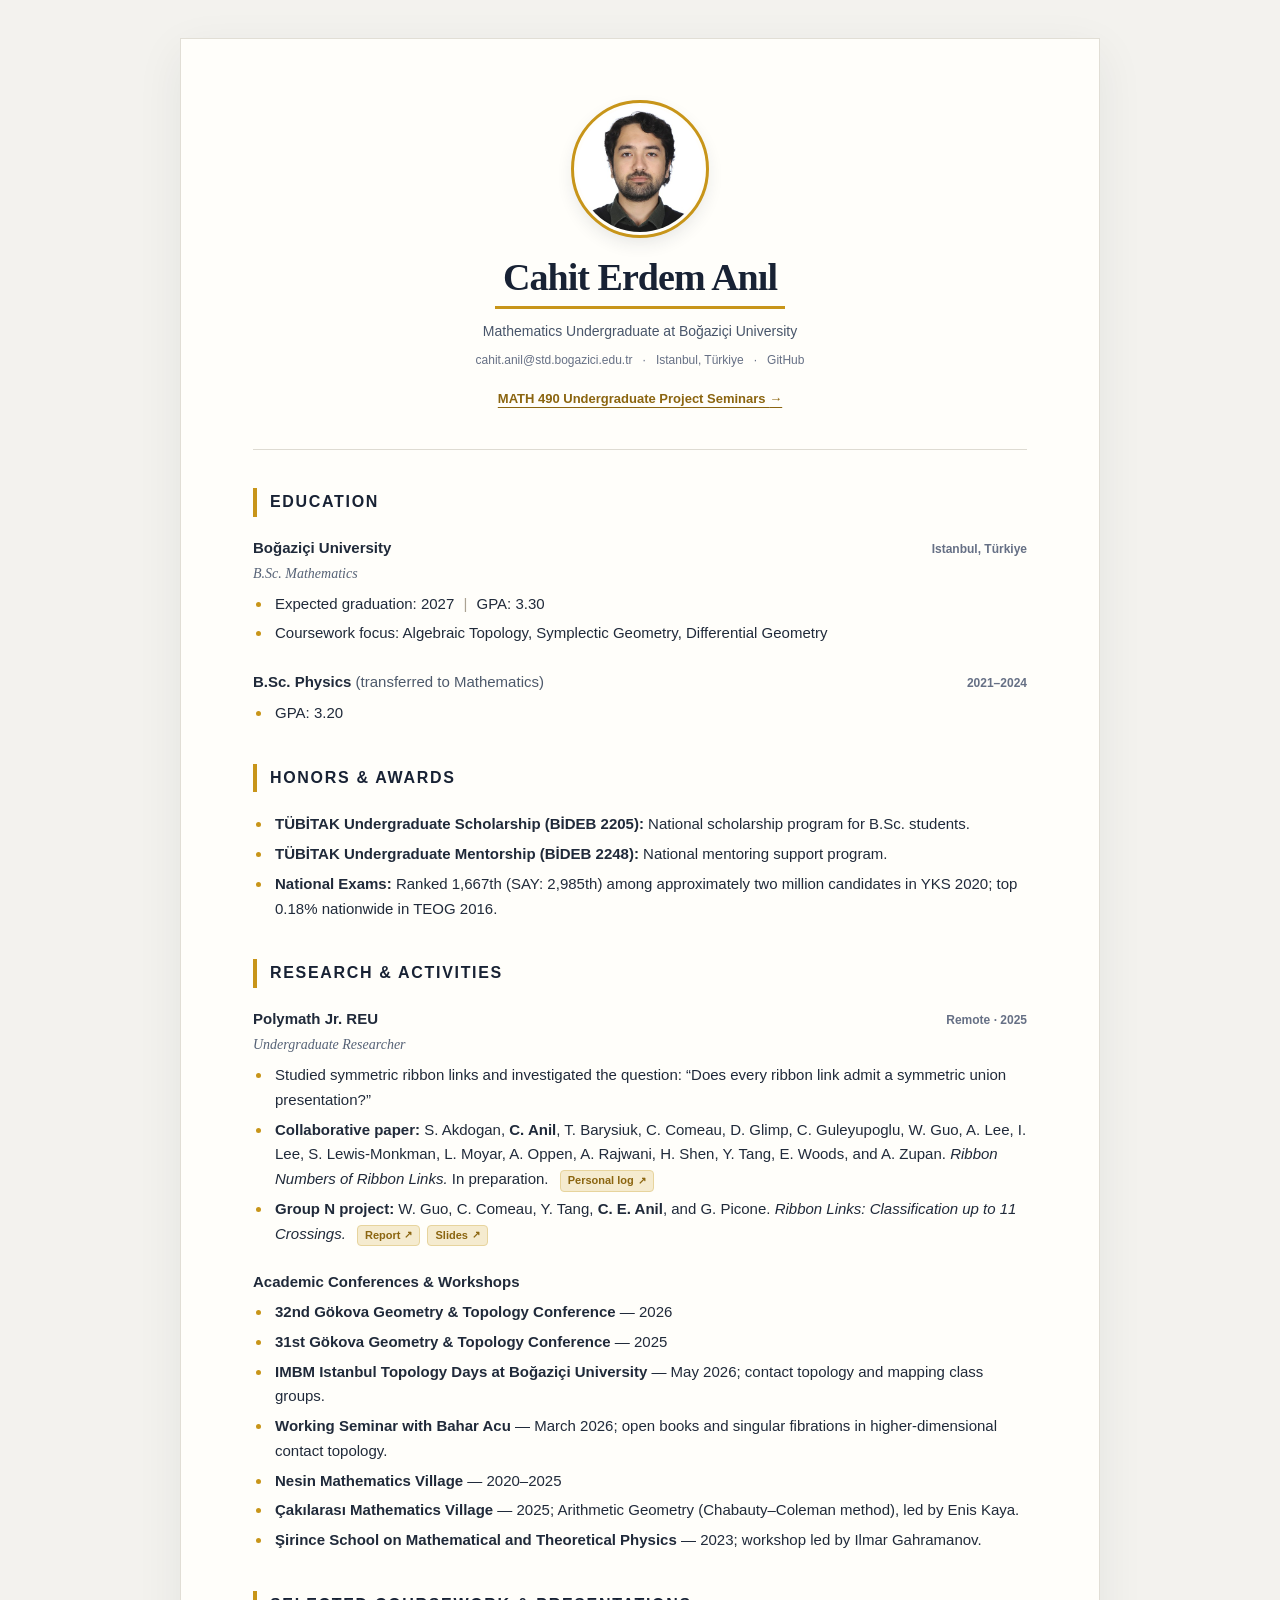
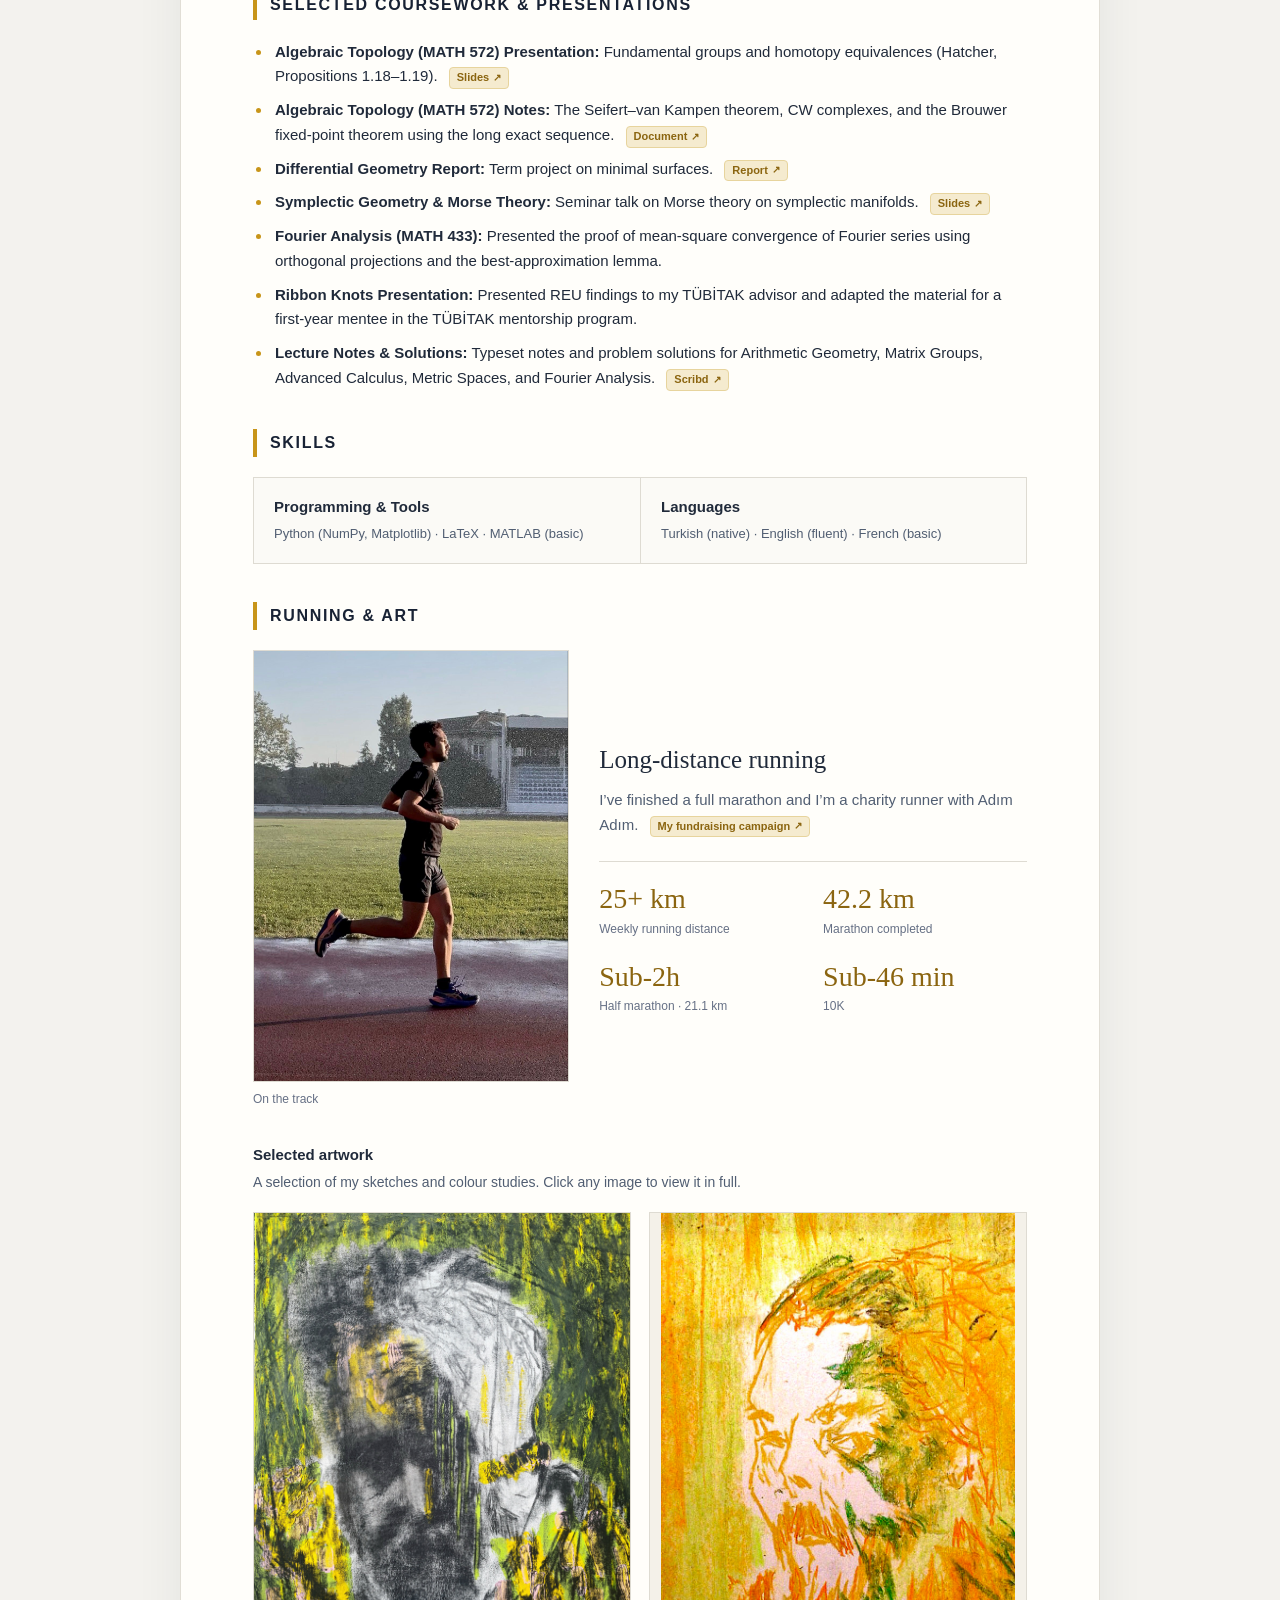
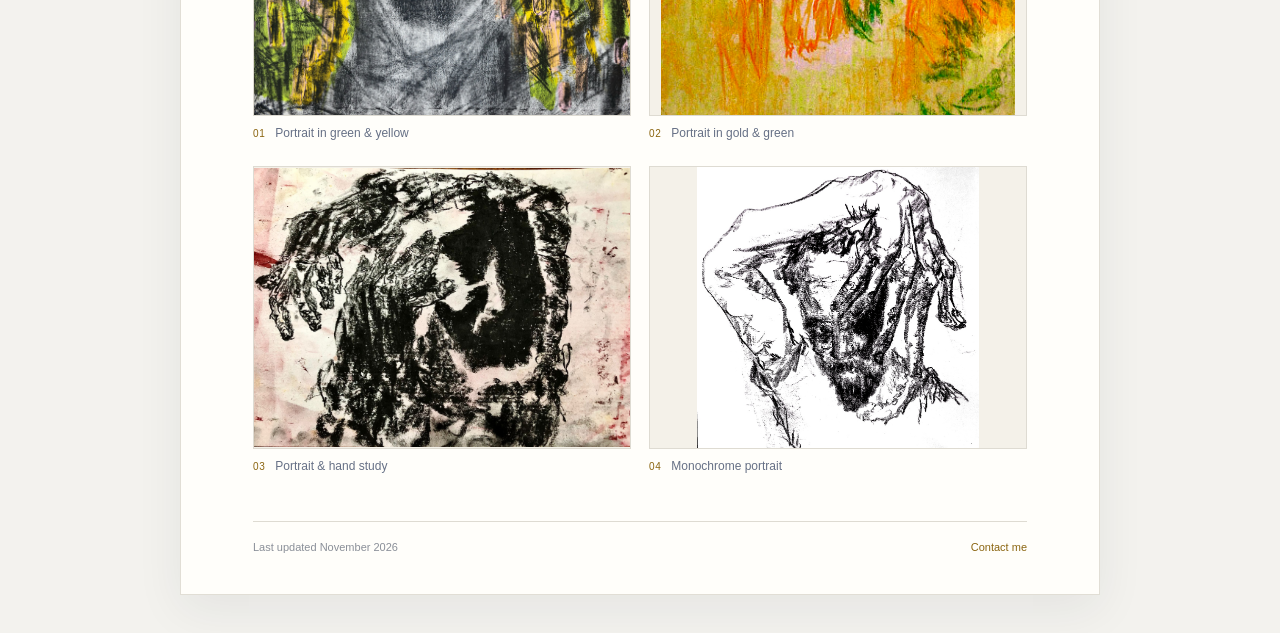
==== commit 968bd07a: "Add files via upload" ====
--- a/index.html
+++ b/index.html
@@ -376,7 +376,7 @@
         <a href="https://github.com/cahitanil" target="_blank" rel="noopener noreferrer">GitHub</a>
       </div>
       <nav class="site-nav" aria-label="Site">
-        <a href="seminars/">Seminars <span aria-hidden="true">→</span></a>
+        <a href="seminars/">MATH 490 Undergraduate Project Seminars <span aria-hidden="true">→</span></a>
       </nav>
     </header>
 
@@ -463,10 +463,12 @@
         </figure>
         <div class="running-copy">
           <h3>Long-distance running</h3>
-          <p>I am an active runner, covering <strong>more than 25 km each week</strong>. I have completed 10K and half-marathon distances, including a <strong>sub-2-hour half marathon (21.1 km)</strong>.</p>
+          <p>I’ve finished a full marathon and I’m a charity runner with Adım Adım. <a class="doc-link" href="https://adimadim.herokuapp.com/kampanya/CC156582" target="_blank" rel="noopener noreferrer">My fundraising campaign <span aria-hidden="true">↗</span></a></p>
           <dl class="running-stats">
             <div><dt>Weekly running distance</dt><dd>25+ km</dd></div>
+            <div><dt>Marathon completed</dt><dd>42.2 km</dd></div>
             <div><dt>Half marathon · 21.1 km</dt><dd>Sub-2h</dd></div>
+            <div><dt>10K</dt><dd>Sub-46 min</dd></div>
           </dl>
         </div>
       </div>
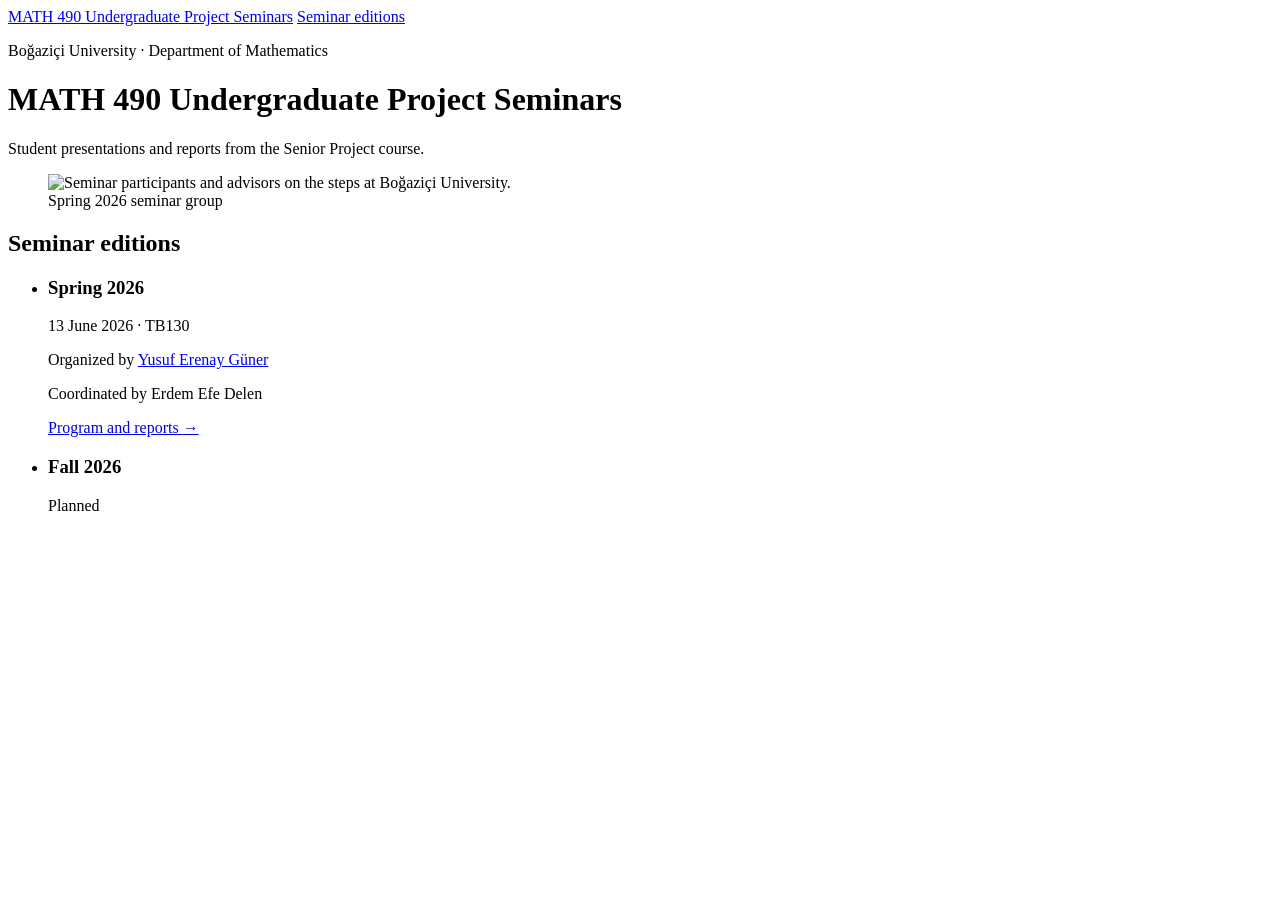
==== commit f29b5fdb: "Add files via upload" ====
--- a/index.html
+++ b/index.html
@@ -1,546 +1,54 @@
 <!DOCTYPE html>
 <html lang="en">
 <head>
-  <meta name="google-site-verification" content="_-Fn_4jThjSZBhieIwhTuqskGrdm52rtyAqv-xp8enw" />
-  <meta charset="UTF-8">
-  <meta name="viewport" content="width=device-width, initial-scale=1.0">
-  <meta name="description" content="Cahit Erdem Anıl — Mathematics undergraduate at Boğaziçi University.">
-  <title>Cahit Erdem Anıl — Curriculum Vitae</title>
-  <style>
-    :root {
-      --ink: #202a3a;
-      --muted: #667085;
-      --paper: #f3f2ee;
-      --sheet: #fffefa;
-      --gold: #c89519;
-      --gold-soft: #f5ebcf;
-      --line: #dedbd2;
-      --link: #8b6510;
-    }
-
-    * { box-sizing: border-box; }
-
-    html { background: var(--paper); }
-
-    body {
-      margin: 0;
-      color: var(--ink);
-      background: var(--paper);
-      font-family: "Helvetica Neue", Helvetica, Arial, sans-serif;
-      font-size: 15px;
-      line-height: 1.65;
-    }
-
-    a { color: inherit; }
-
-    .resume {
-      width: min(920px, calc(100% - 32px));
-      margin: 38px auto;
-      padding: 64px 72px 38px;
-      background: var(--sheet);
-      border: 1px solid #e1ded5;
-      box-shadow: 0 14px 45px rgba(32, 42, 58, 0.07);
-    }
-
-    .resume-header {
-      text-align: center;
-      padding-bottom: 36px;
-      border-bottom: 1px solid var(--line);
-    }
-
-    .profile-pic {
-      width: 132px;
-      height: 132px;
-      display: block;
-      margin: 0 auto 20px;
-      border-radius: 50%;
-      object-fit: cover;
-      border: 3px solid var(--sheet);
-      outline: 3px solid var(--gold);
-      box-shadow: 0 7px 18px rgba(32, 42, 58, 0.12);
-    }
-
-    h1 {
-      width: fit-content;
-      margin: 0 auto 5px;
-      padding: 0 8px 5px;
-      color: #182234;
-      border-bottom: 3px solid var(--gold);
-      font-family: Georgia, "Times New Roman", serif;
-      font-size: 38px;
-      line-height: 1.2;
-      font-weight: 600;
-      letter-spacing: -0.025em;
-    }
-
-    .role {
-      margin: 11px 0 8px;
-      color: #48556a;
-      font-size: 14px;
-    }
-
-    .contact-info {
-      display: flex;
-      flex-wrap: wrap;
-      justify-content: center;
-      gap: 6px 10px;
-      color: var(--muted);
-      font-size: 12px;
-    }
-
-    .contact-info a {
-      text-decoration: none;
-      border-bottom: 1px solid transparent;
-    }
-
-    .contact-info a:hover {
-      color: var(--link);
-      border-bottom-color: var(--gold);
-    }
-
-    .site-nav { margin-top: 14px; }
-
-    .site-nav a {
-      display: inline-block;
-      padding: 3px 1px;
-      color: var(--link);
-      font-size: 13px;
-      font-weight: 700;
-      text-underline-offset: 4px;
-    }
-
-    section { margin-top: 38px; }
-
-    h2 {
-      margin: 0 0 20px;
-      padding: 4px 0 4px 13px;
-      color: #182234;
-      border-left: 4px solid var(--gold);
-      font-size: 16px;
-      line-height: 1.3;
-      font-weight: 750;
-      letter-spacing: 0.105em;
-      text-transform: uppercase;
-    }
-
-    .entry { margin-bottom: 25px; }
-    .entry:last-child { margin-bottom: 0; }
-    .compact-entry { margin-top: 4px; }
-
-    .entry-head {
-      display: flex;
-      justify-content: space-between;
-      gap: 18px;
-      align-items: baseline;
-    }
-
-    h3 {
-      margin: 0;
-      color: #202a3a;
-      font-size: 15px;
-      line-height: 1.45;
-      font-weight: 730;
-    }
-
-    .regular { font-weight: 500; color: #4d596b; }
-
-    .date {
-      flex: none;
-      color: var(--muted);
-      font-size: 12px;
-      font-weight: 600;
-    }
-
-    .subtitle {
-      margin: 2px 0 7px;
-      color: #566276;
-      font-family: Georgia, "Times New Roman", serif;
-      font-size: 14px;
-      font-style: italic;
-    }
-
-    ul { margin: 7px 0 0; padding-left: 19px; }
-    li { margin: 5px 0; padding-left: 3px; }
-    li::marker { color: var(--gold); }
-    .separator { padding: 0 5px; color: #aaa292; }
-    .note { color: var(--muted); font-style: italic; }
-    .project-list li { margin-bottom: 9px; }
-
-    .doc-link {
-      display: inline-flex;
-      align-items: center;
-      gap: 4px;
-      margin-left: 7px;
-      padding: 1px 7px;
-      color: var(--link);
-      background: var(--gold-soft);
-      border: 1px solid #e7d49d;
-      border-radius: 4px;
-      font-size: 11px;
-      line-height: 1.6;
-      font-weight: 750;
-      text-decoration: none;
-      white-space: nowrap;
-      transition: background 0.15s, color 0.15s, border-color 0.15s;
-    }
-
-    .doc-link:hover {
-      color: #fff;
-      background: var(--link);
-      border-color: var(--link);
-    }
-
-    .doc-link span { font-size: 10px; }
-
-    .skills-grid {
-      display: grid;
-      grid-template-columns: 1fr 1fr;
-      border: 1px solid var(--line);
-      background: #fbfaf6;
-    }
-
-    .skills-grid > div { padding: 18px 20px; }
-    .skills-grid > div + div { border-left: 1px solid var(--line); }
-    .skills-grid h3 { margin-bottom: 5px; }
-    .skills-grid p { margin: 0; color: #515e72; font-size: 13px; }
-
-    footer {
-      display: flex;
-      justify-content: space-between;
-      margin-top: 44px;
-      padding-top: 16px;
-      border-top: 1px solid var(--line);
-      color: #8a8f98;
-      font-size: 11px;
-    }
-
-    footer a { color: var(--link); text-decoration: none; }
-
-    @media (max-width: 700px) {
-      body { font-size: 14px; }
-      .resume { width: 100%; margin: 0; padding: 42px 24px 28px; border: 0; box-shadow: none; }
-      .profile-pic { width: 112px; height: 112px; }
-      h1 { font-size: 31px; }
-      section { margin-top: 32px; }
-      .entry-head { display: block; }
-      .date { display: block; margin-top: 2px; }
-      .skills-grid { grid-template-columns: 1fr; }
-      .skills-grid > div + div { border-left: 0; border-top: 1px solid var(--line); }
-    }
-
-    @media print {
-      @page { margin: 16mm; }
-      html, body { background: #fff; }
-      body { font-size: 10pt; line-height: 1.45; }
-      .resume { width: auto; margin: 0; padding: 0; border: 0; box-shadow: none; }
-      .resume-header { padding-bottom: 20px; }
-      .profile-pic { width: 90px; height: 90px; }
-      h1 { font-size: 26pt; }
-      section { margin-top: 22px; break-inside: avoid; }
-      h2 { font-size: 11pt; }
-      .doc-link { background: transparent; border: 0; padding: 0; text-decoration: underline; }
-      .site-nav, footer { display: none; }
-    }
-
-    /* Running and artwork */
-    .running-layout {
-      display: grid;
-      grid-template-columns: minmax(0, 0.85fr) minmax(0, 1.15fr);
-      gap: 30px;
-      align-items: center;
-    }
-    .running-photo, .artwork { margin: 0; min-width: 0; }
-    .photo-link {
-      display: block;
-      overflow: hidden;
-      border: 1px solid var(--line);
-      background: #f4f1e9;
-      cursor: zoom-in;
-    }
-    .photo-link img { display: block; width: 100%; height: auto; }
-    .photo-link:hover { border-color: var(--gold); }
-    .photo-link:focus-visible, .gallery-close:focus-visible {
-      outline: 3px solid var(--gold);
-      outline-offset: 4px;
-    }
-    .running-photo figcaption, .artwork figcaption {
-      margin-top: 8px;
-      color: var(--muted);
-      font-size: 12px;
-    }
-    .running-copy h3 {
-      font-family: Georgia, "Times New Roman", serif;
-      font-size: 25px;
-      font-weight: 500;
-      line-height: 1.25;
-    }
-    .running-copy p { margin: 13px 0 0; color: #515e72; }
-    .running-stats {
-      display: grid;
-      grid-template-columns: repeat(2, minmax(0, 1fr));
-      gap: 20px;
-      margin: 24px 0 0;
-      padding-top: 20px;
-      border-top: 1px solid var(--line);
-    }
-    .running-stats > div { display: flex; flex-direction: column; }
-    .running-stats dt { order: 2; color: var(--muted); font-size: 12px; }
-    .running-stats dd {
-      margin: 0 0 4px;
-      color: var(--link);
-      font-family: Georgia, "Times New Roman", serif;
-      font-size: 28px;
-      line-height: 1.2;
-    }
-    .art-heading { margin-top: 34px; }
-    .art-intro { margin: 5px 0 18px; color: #515e72; font-size: 14px; }
-    .art-grid {
-      display: grid;
-      grid-template-columns: repeat(2, minmax(0, 1fr));
-      gap: 22px 18px;
-    }
-    .artwork .photo-link { aspect-ratio: 3 / 4; }
-    .artwork:nth-child(n+3) .photo-link { aspect-ratio: 4 / 3; }
-    .artwork .photo-link img { width: 100%; height: 100%; object-fit: contain; }
-    .artwork figcaption { display: flex; gap: 10px; align-items: baseline; }
-    .art-number { color: var(--link); font-size: 10px; letter-spacing: 0.06em; }
-    .gallery-dialog {
-      max-width: calc(100vw - 32px);
-      max-height: calc(100dvh - 32px);
-      margin: auto;
-      padding: 42px 12px 12px;
-      border: 1px solid var(--line);
-      border-radius: 4px;
-      background: var(--sheet);
-      color: var(--ink);
-    }
-    .gallery-dialog::backdrop { background: rgba(16, 23, 35, 0.86); }
-    .gallery-dialog img {
-      display: block;
-      width: auto;
-      height: auto;
-      max-width: min(1100px, calc(100vw - 60px));
-      max-height: calc(100dvh - 130px);
-      object-fit: contain;
-      margin: 0 auto;
-    }
-    .gallery-dialog p { margin: 9px 0 0; color: var(--muted); font-size: 12px; }
-    .gallery-close {
-      position: absolute;
-      top: 5px;
-      right: 7px;
-      border: 0;
-      background: transparent;
-      padding: 5px 9px;
-      font: inherit;
-      font-size: 13px;
-      color: var(--ink);
-      cursor: pointer;
-    }
-    html.gallery-open { overflow: hidden; }
-    @media (max-width: 600px) {
-      .running-layout { grid-template-columns: 1fr; gap: 20px; }
-      .running-copy { order: -1; }
-      .running-photo { width: min(100%, 360px); margin: 0 auto; }
-      .running-copy h3 { font-size: 23px; }
-      .art-grid { gap: 18px 12px; }
-    }
-    @media (max-width: 420px) {
-      .art-grid { grid-template-columns: 1fr; }
-      .artwork .photo-link, .artwork:nth-child(n+3) .photo-link { aspect-ratio: auto; }
-      .artwork .photo-link img { height: auto; }
-    }
-    @media print {
-      #running-art { break-inside: auto; }
-      .running-layout, .artwork { break-inside: avoid; }
-      .running-layout { grid-template-columns: 160px 1fr; gap: 20px; }
-      .running-copy { order: 0; }
-      .running-copy h3 { font-size: 17pt; }
-      .running-stats dd { font-size: 20pt; }
-      .art-grid { grid-template-columns: 1fr 1fr; }
-      .artwork .photo-link, .artwork:nth-child(n+3) .photo-link { aspect-ratio: 4 / 3; }
-      .artwork .photo-link img { height: 100%; }
-      .gallery-dialog { display: none !important; }
-    }
-  </style>
+  <meta charset="utf-8">
+  <meta name="viewport" content="width=device-width, initial-scale=1">
+  <meta name="description" content="An archive of MATH 490 undergraduate project seminars at Boğaziçi University, with programs, abstracts, and student reports.">
+  <title>MATH 490 Undergraduate Project Seminars · Boğaziçi University</title>
+  <link rel="canonical" href="https://cahitanil.github.io/seminars/">
+  <link rel="stylesheet" href="seminars.css">
 </head>
 <body>
-  <main class="resume">
-    <header class="resume-header">
-      <img src="profile.jpg" alt="Cahit Erdem Anıl" class="profile-pic">
-      <h1>Cahit Erdem Anıl</h1>
-      <p class="role">Mathematics Undergraduate at Boğaziçi University</p>
-      <div class="contact-info">
-        <a href="mailto:cahit.anil@std.bogazici.edu.tr">cahit.anil@std.bogazici.edu.tr</a>
-        <span aria-hidden="true">·</span><span>Istanbul, Türkiye</span><span aria-hidden="true">·</span>
-        <a href="https://github.com/cahitanil" target="_blank" rel="noopener noreferrer">GitHub</a>
+  <header class="site-header">
+    <nav class="wrap site-nav" aria-label="Seminar navigation">
+      <a class="site-name" href="./" aria-current="page">MATH 490 Undergraduate Project Seminars</a>
+      <a href="#editions-heading">Seminar editions</a>
+    </nav>
+  </header>
+
+  <main class="wrap">
+    <header class="hero archive-hero">
+      <div>
+        <p class="eyebrow">Boğaziçi University · Department of Mathematics</p>
+        <h1>MATH 490 Undergraduate Project Seminars</h1>
+        <p class="intro">Student presentations and reports from the Senior Project course.</p>
       </div>
-      <nav class="site-nav" aria-label="Site">
-        <a href="seminars/">MATH 490 Undergraduate Project Seminars <span aria-hidden="true">→</span></a>
-      </nav>
+      <figure class="group-photo">
+        <img src="spring-2026/group-photo.jpg" width="2048" height="1536" alt="Seminar participants and advisors on the steps at Boğaziçi University." decoding="async">
+        <figcaption>Spring 2026 seminar group</figcaption>
+      </figure>
     </header>
 
-    <section>
-      <h2>Education</h2>
-      <div class="entry">
-        <div class="entry-head"><h3>Boğaziçi University</h3><span class="date">Istanbul, Türkiye</span></div>
-        <p class="subtitle">B.Sc. Mathematics</p>
-        <ul>
-          <li>Expected graduation: 2027 <span class="separator">|</span> GPA: 3.30</li>
-          <li>Coursework focus: Algebraic Topology, Symplectic Geometry, Differential Geometry</li>
-        </ul>
-      </div>
-      <div class="entry compact-entry">
-        <div class="entry-head"><h3>B.Sc. Physics <span class="regular">(transferred to Mathematics)</span></h3><span class="date">2021–2024</span></div>
-        <ul><li>GPA: 3.20</li></ul>
-      </div>
-    </section>
-
-    <section>
-      <h2>Honors &amp; Awards</h2>
-      <ul>
-        <li><strong>TÜBİTAK Undergraduate Scholarship (BİDEB 2205):</strong> National scholarship program for B.Sc. students.</li>
-        <li><strong>TÜBİTAK Undergraduate Mentorship (BİDEB 2248):</strong> National mentoring support program.</li>
-        <li><strong>National Exams:</strong> Ranked 1,667th (SAY: 2,985th) among approximately two million candidates in YKS 2020; top 0.18% nationwide in TEOG 2016.</li>
+    <section class="content-section" aria-labelledby="editions-heading">
+      <h2 id="editions-heading">Seminar editions</h2>
+      <ul class="editions">
+        <li>
+          <div class="edition-row">
+            <div>
+              <h3>Spring 2026</h3>
+              <p><time datetime="2026-06-13">13 June 2026</time> · TB130</p>
+              <p>Organized by <a href="https://www.linkedin.com/in/yusuf-erenay-g%C3%BCner-48a25a1a4?originalSubdomain=tr">Yusuf Erenay Güner</a></p>
+              <p>Coordinated by Erdem Efe Delen</p>
+            </div>
+            <a class="edition-action" href="spring-2026/">Program and reports <span aria-hidden="true">→</span></a>
+          </div>
+        </li>
+        <li class="edition-row">
+          <h3>Fall 2026</h3>
+          <span class="edition-status">Planned</span>
+        </li>
       </ul>
     </section>
-
-    <section>
-      <h2>Research &amp; Activities</h2>
-      <div class="entry">
-        <div class="entry-head"><h3>Polymath Jr. REU</h3><span class="date">Remote · 2025</span></div>
-        <p class="subtitle">Undergraduate Researcher</p>
-        <ul>
-          <li>Studied symmetric ribbon links and investigated the question: “Does every ribbon link admit a symmetric union presentation?”</li>
-          <li><strong>Collaborative paper:</strong> S. Akdogan, <strong>C. Anil</strong>, T. Barysiuk, C. Comeau, D. Glimp, C. Guleyupoglu, W. Guo, A. Lee, I. Lee, S. Lewis-Monkman, L. Moyar, A. Oppen, A. Rajwani, H. Shen, Y. Tang, E. Woods, and A. Zupan. <em>Ribbon Numbers of Ribbon Links.</em> In preparation. <a class="doc-link" href="Polymath_reu_ribbonlinks.pdf" target="_blank" rel="noopener noreferrer">Personal log <span aria-hidden="true">↗</span></a></li>
-          <li><strong>Group N project:</strong> W. Guo, C. Comeau, Y. Tang, <strong>C. E. Anil</strong>, and G. Picone. <em>Ribbon Links: Classification up to 11 Crossings.</em> <a class="doc-link" href="polymath-group-n-report.pdf" target="_blank" rel="noopener noreferrer">Report <span aria-hidden="true">↗</span></a><a class="doc-link" href="polymath-group-n-presentation.pdf" target="_blank" rel="noopener noreferrer">Slides <span aria-hidden="true">↗</span></a></li>
-        </ul>
-      </div>
-
-      <div class="entry">
-        <h3>Academic Conferences &amp; Workshops</h3>
-        <ul>
-          <li><strong>32nd Gökova Geometry &amp; Topology Conference</strong> — 2026</li>
-          <li><strong>31st Gökova Geometry &amp; Topology Conference</strong> — 2025</li>
-          <li><strong>IMBM Istanbul Topology Days at Boğaziçi University</strong> — May 2026; contact topology and mapping class groups.</li>
-          <li><strong>Working Seminar with Bahar Acu</strong> — March 2026; open books and singular fibrations in higher-dimensional contact topology.</li>
-          <li><strong>Nesin Mathematics Village</strong> — 2020–2025</li>
-          <li><strong>Çakılarası Mathematics Village</strong> — 2025; Arithmetic Geometry (Chabauty–Coleman method), led by Enis Kaya.</li>
-          <li><strong>Şirince School on Mathematical and Theoretical Physics</strong> — 2023; workshop led by Ilmar Gahramanov.</li>
-        </ul>
-      </div>
-    </section>
-
-    <section>
-      <h2>Selected Coursework &amp; Presentations</h2>
-      <ul class="project-list">
-        <li><strong>Algebraic Topology (MATH 572) Presentation:</strong> Fundamental groups and homotopy equivalences (Hatcher, Propositions 1.18–1.19). <a class="doc-link" href="hatcher-presentation.pdf" target="_blank" rel="noopener noreferrer">Slides <span aria-hidden="true">↗</span></a></li>
-        <li><strong>Algebraic Topology (MATH 572) Notes:</strong> The Seifert–van Kampen theorem, CW complexes, and the Brouwer fixed-point theorem using the long exact sequence. <a class="doc-link" href="alg-topo-homework.pdf" target="_blank" rel="noopener noreferrer">Document <span aria-hidden="true">↗</span></a></li>
-        <li><strong>Differential Geometry Report:</strong> Term project on minimal surfaces. <a class="doc-link" href="minimalsurfacespreentation.pdf" target="_blank" rel="noopener noreferrer">Report <span aria-hidden="true">↗</span></a></li>
-        <li><strong>Symplectic Geometry &amp; Morse Theory:</strong> Seminar talk on Morse theory on symplectic manifolds. <a class="doc-link" href="morsetheorypresenation.pdf" target="_blank" rel="noopener noreferrer">Slides <span aria-hidden="true">↗</span></a></li>
-        <li><strong>Fourier Analysis (MATH 433):</strong> Presented the proof of mean-square convergence of Fourier series using orthogonal projections and the best-approximation lemma.</li>
-        <li><strong>Ribbon Knots Presentation:</strong> Presented REU findings to my TÜBİTAK advisor and adapted the material for a first-year mentee in the TÜBİTAK mentorship program.</li>
-        <li><strong>Lecture Notes &amp; Solutions:</strong> Typeset notes and problem solutions for Arithmetic Geometry, Matrix Groups, Advanced Calculus, Metric Spaces, and Fourier Analysis. <a class="doc-link" href="https://www.scribd.com/user/814382327/Cahit-Erdem-Anil" target="_blank" rel="noopener noreferrer">Scribd <span aria-hidden="true">↗</span></a></li>
-      </ul>
-    </section>
-
-    <section>
-      <h2>Skills</h2>
-      <div class="skills-grid">
-        <div><h3>Programming &amp; Tools</h3><p>Python (NumPy, Matplotlib) · LaTeX · MATLAB (basic)</p></div>
-        <div><h3>Languages</h3><p>Turkish (native) · English (fluent) · French (basic)</p></div>
-      </div>
-    </section>
-
-    <section id="running-art" aria-labelledby="running-art-heading">
-      <h2 id="running-art-heading">Running &amp; Art</h2>
-      <div class="running-layout">
-        <figure class="running-photo">
-          <a class="photo-link" href="images/running-track.jpg" data-gallery aria-label="View running photo at full size">
-            <img src="images/running-track.jpg" width="1169" height="1600" alt="Running on an outdoor track beside a grass field." loading="lazy" decoding="async">
-          </a>
-          <figcaption>On the track</figcaption>
-        </figure>
-        <div class="running-copy">
-          <h3>Long-distance running</h3>
-          <p>I’ve finished a full marathon and I’m a charity runner with Adım Adım. <a class="doc-link" href="https://adimadim.herokuapp.com/kampanya/CC156582" target="_blank" rel="noopener noreferrer">My fundraising campaign <span aria-hidden="true">↗</span></a></p>
-          <dl class="running-stats">
-            <div><dt>Weekly running distance</dt><dd>25+ km</dd></div>
-            <div><dt>Marathon completed</dt><dd>42.2 km</dd></div>
-            <div><dt>Half marathon · 21.1 km</dt><dd>Sub-2h</dd></div>
-            <div><dt>10K</dt><dd>Sub-46 min</dd></div>
-          </dl>
-        </div>
-      </div>
-
-      <h3 class="art-heading">Selected artwork</h3>
-      <p class="art-intro">A selection of my sketches and colour studies. Click any image to view it in full.</p>
-      <div class="art-grid">
-        <figure class="artwork">
-          <a class="photo-link" href="images/portrait-green-yellow.jpg" data-gallery aria-label="View green and yellow portrait at full size">
-            <img src="images/portrait-green-yellow.jpg" width="1536" height="2048" alt="Expressive portrait in green, yellow, grey and black." loading="lazy" decoding="async">
-          </a>
-          <figcaption><span class="art-number" aria-hidden="true">01</span> Portrait in green &amp; yellow</figcaption>
-        </figure>
-        <figure class="artwork">
-          <a class="photo-link" href="images/portrait-gold.jpg" data-gallery aria-label="View gold and green portrait at full size">
-            <img src="images/portrait-gold.jpg" width="750" height="1066" alt="Portrait of a bearded face in gold, orange and green tones." loading="lazy" decoding="async">
-          </a>
-          <figcaption><span class="art-number" aria-hidden="true">02</span> Portrait in gold &amp; green</figcaption>
-        </figure>
-        <figure class="artwork">
-          <a class="photo-link" href="images/portrait-study-landscape.jpg" data-gallery aria-label="View portrait and hand study at full size">
-            <img src="images/portrait-study-landscape.jpg" width="2048" height="1517" alt="Black portrait study with a hand resting across the forehead, on pale pink paper." loading="lazy" decoding="async">
-          </a>
-          <figcaption><span class="art-number" aria-hidden="true">03</span> Portrait &amp; hand study</figcaption>
-        </figure>
-        <figure class="artwork">
-          <a class="photo-link" href="images/portrait-study-monochrome.jpg" data-gallery aria-label="View monochrome portrait at full size">
-            <img src="images/portrait-study-monochrome.jpg" width="1071" height="1071" alt="Monochrome portrait sketch with an arm raised over the head." loading="lazy" decoding="async">
-          </a>
-          <figcaption><span class="art-number" aria-hidden="true">04</span> Monochrome portrait</figcaption>
-        </figure>
-      </div>
-    </section>
-
-    <footer><span>Last updated November 2026</span><a href="mailto:cahit.anil@std.bogazici.edu.tr">Contact me</a></footer>
   </main>
-  <dialog class="gallery-dialog" aria-label="Full-size photo viewer" aria-describedby="gallery-caption">
-    <button class="gallery-close" type="button" aria-label="Close photo viewer">Close ×</button>
-    <img alt="">
-    <p id="gallery-caption"></p>
-  </dialog>
-  <script>
-    (() => {
-      const dialog = document.querySelector('.gallery-dialog');
-      if (!dialog || typeof dialog.showModal !== 'function') return;
-      const viewerImage = dialog.querySelector('img');
-      const viewerCaption = dialog.querySelector('p');
-      let previousFocus = null;
-
-      document.querySelectorAll('[data-gallery]').forEach(link => {
-        link.addEventListener('click', event => {
-          if (event.button !== 0 || event.metaKey || event.ctrlKey || event.shiftKey || event.altKey) return;
-          event.preventDefault();
-          const thumbnail = link.querySelector('img');
-          previousFocus = link;
-          viewerImage.src = link.href;
-          viewerImage.alt = thumbnail.alt;
-          viewerCaption.textContent = link.closest('figure').querySelector('figcaption').textContent.trim();
-          document.documentElement.classList.add('gallery-open');
-          dialog.showModal();
-        });
-      });
-      dialog.querySelector('button').addEventListener('click', () => dialog.close());
-      dialog.addEventListener('click', event => {
-        const bounds = dialog.getBoundingClientRect();
-        if (event.target === dialog && (event.clientX < bounds.left || event.clientX > bounds.right || event.clientY < bounds.top || event.clientY > bounds.bottom)) dialog.close();
-      });
-      dialog.addEventListener('close', () => {
-        document.documentElement.classList.remove('gallery-open');
-        if (previousFocus) previousFocus.focus({preventScroll: true});
-      });
-    })();
-  </script>
 </body>
 </html>
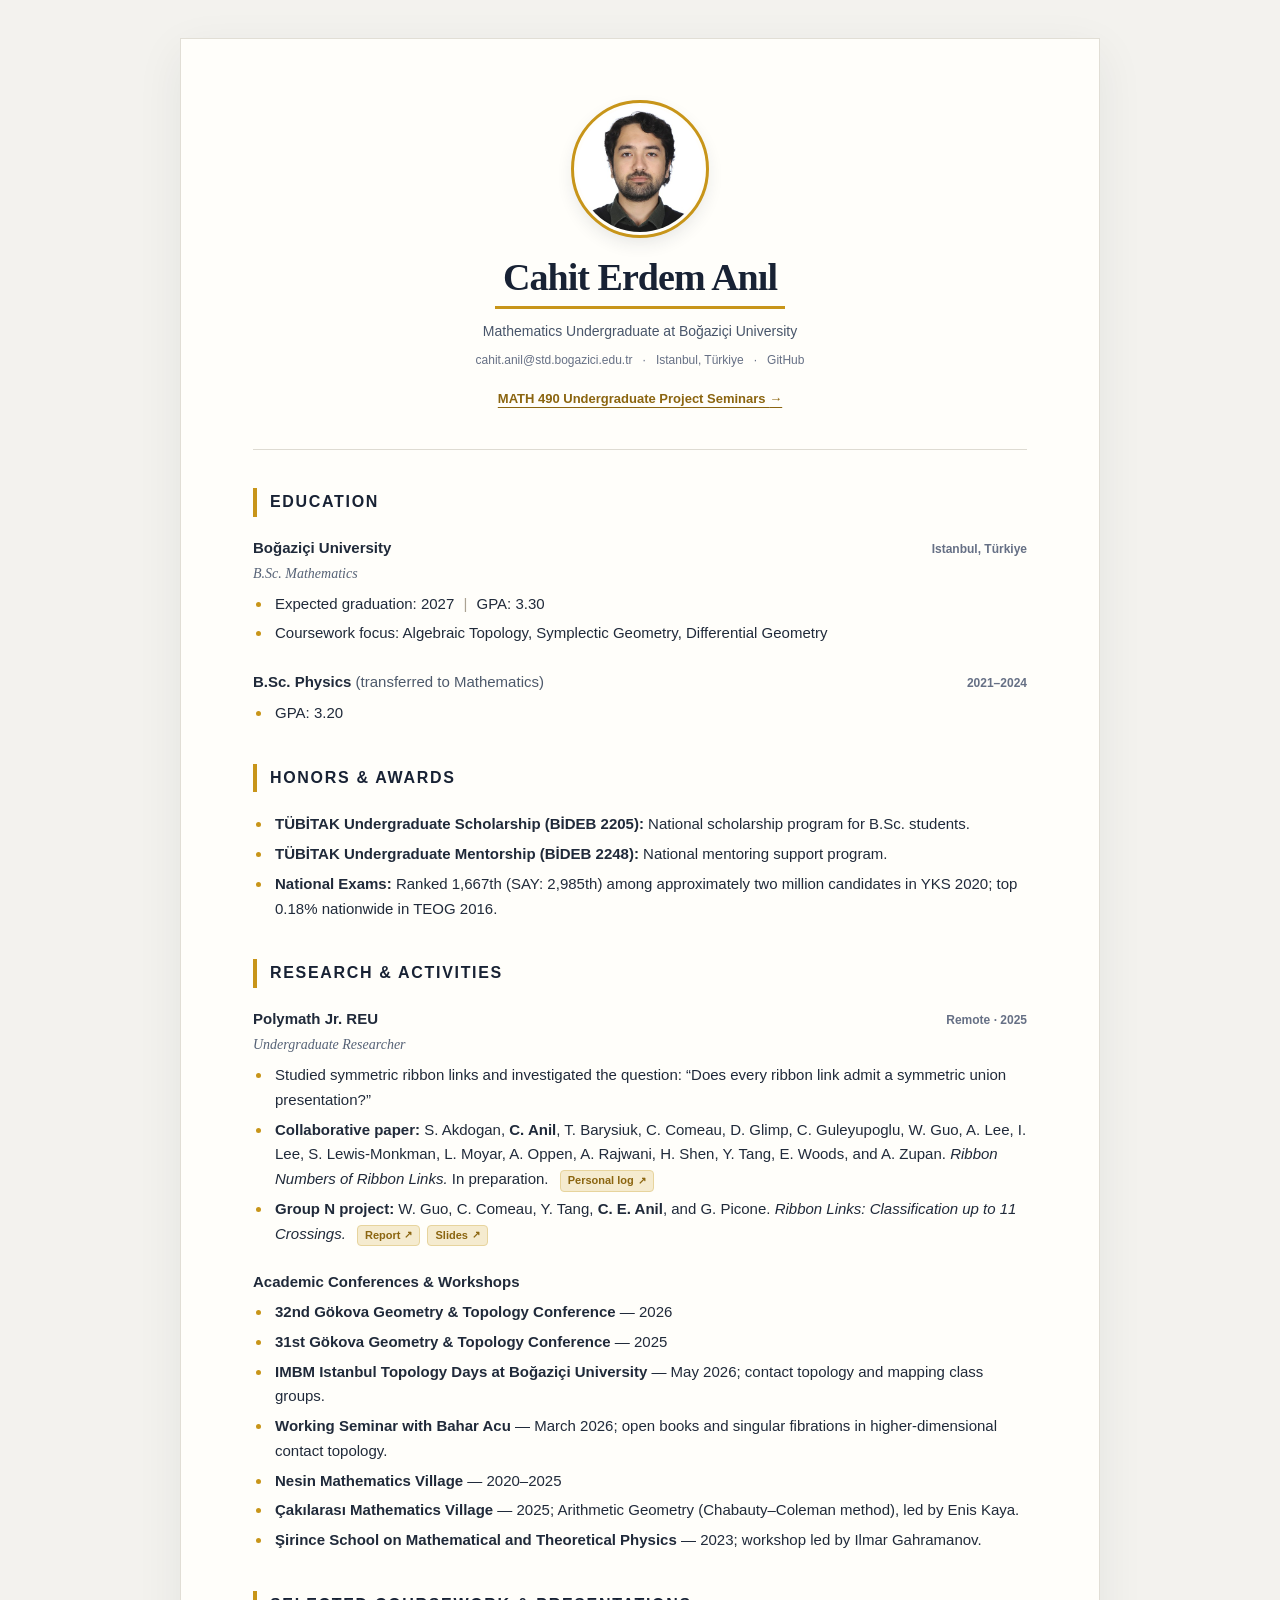
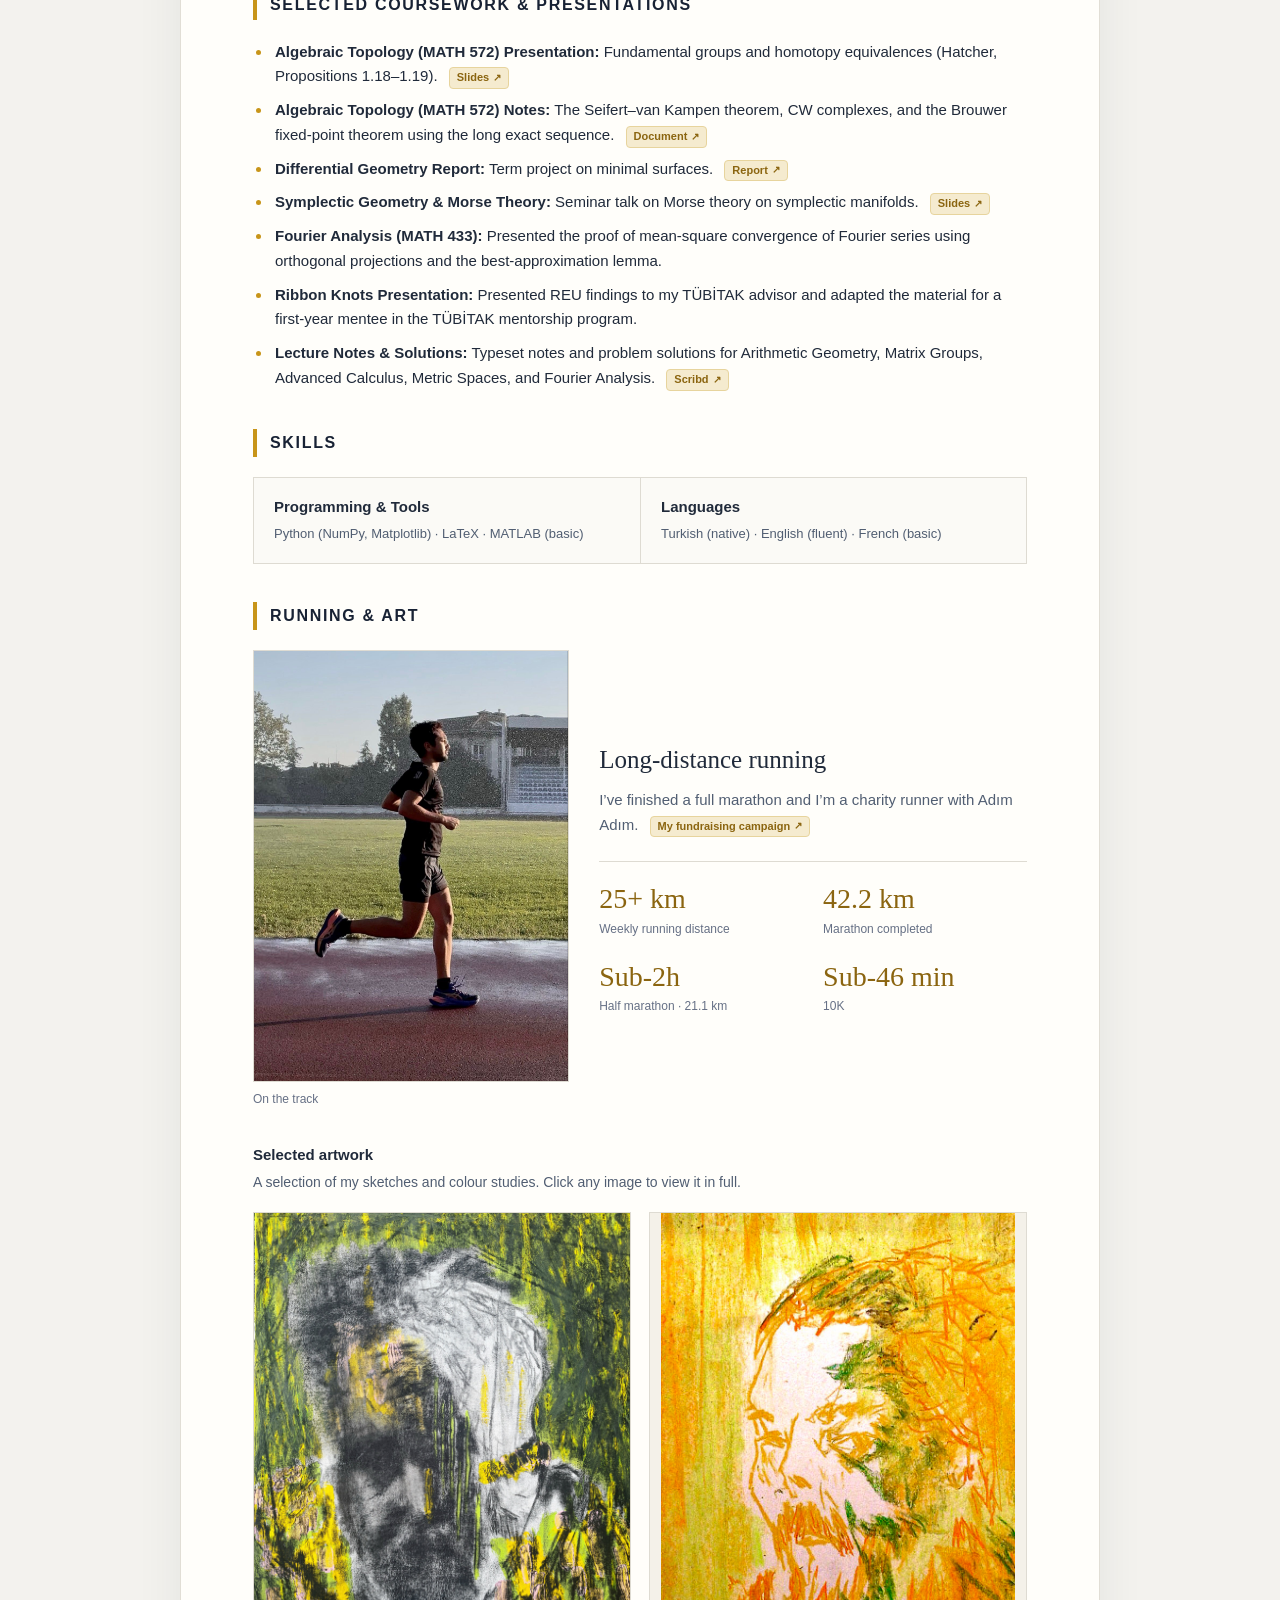
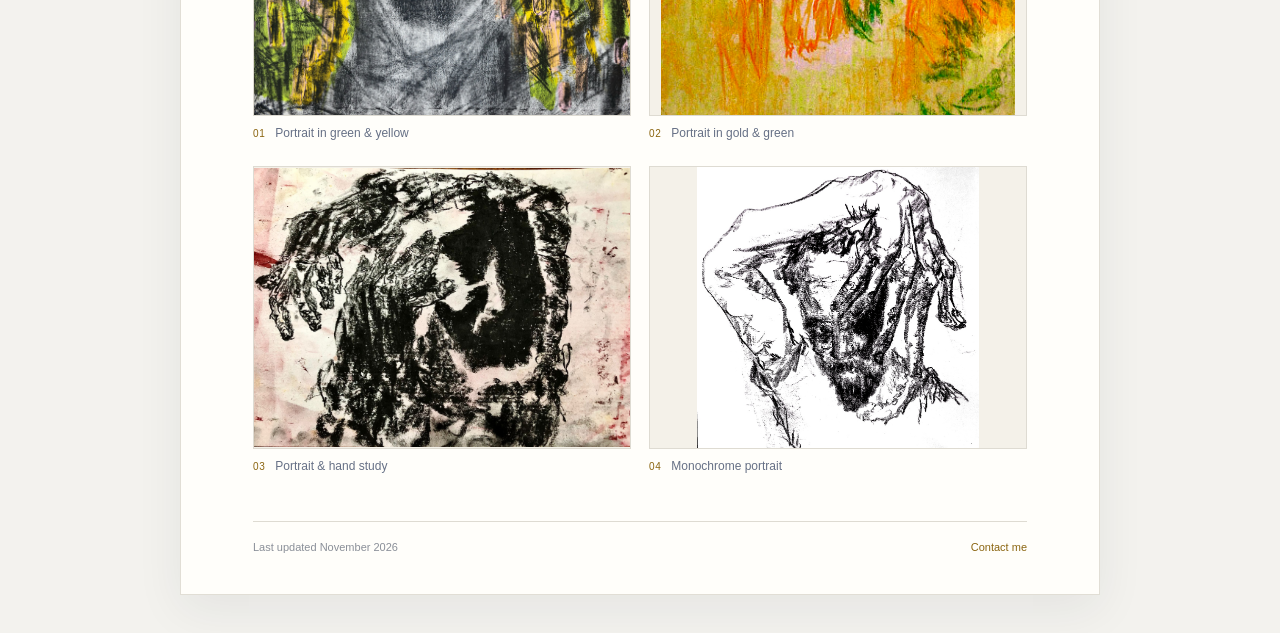
==== commit 6bb9b885: "Add files via upload" ====
--- a/index.html
+++ b/index.html
@@ -1,54 +1,546 @@
 <!DOCTYPE html>
 <html lang="en">
 <head>
-  <meta charset="utf-8">
-  <meta name="viewport" content="width=device-width, initial-scale=1">
-  <meta name="description" content="An archive of MATH 490 undergraduate project seminars at Boğaziçi University, with programs, abstracts, and student reports.">
-  <title>MATH 490 Undergraduate Project Seminars · Boğaziçi University</title>
-  <link rel="canonical" href="https://cahitanil.github.io/seminars/">
-  <link rel="stylesheet" href="seminars.css">
+  <meta name="google-site-verification" content="_-Fn_4jThjSZBhieIwhTuqskGrdm52rtyAqv-xp8enw" />
+  <meta charset="UTF-8">
+  <meta name="viewport" content="width=device-width, initial-scale=1.0">
+  <meta name="description" content="Cahit Erdem Anıl — Mathematics undergraduate at Boğaziçi University.">
+  <title>Cahit Erdem Anıl — Curriculum Vitae</title>
+  <style>
+    :root {
+      --ink: #202a3a;
+      --muted: #667085;
+      --paper: #f3f2ee;
+      --sheet: #fffefa;
+      --gold: #c89519;
+      --gold-soft: #f5ebcf;
+      --line: #dedbd2;
+      --link: #8b6510;
+    }
+
+    * { box-sizing: border-box; }
+
+    html { background: var(--paper); }
+
+    body {
+      margin: 0;
+      color: var(--ink);
+      background: var(--paper);
+      font-family: "Helvetica Neue", Helvetica, Arial, sans-serif;
+      font-size: 15px;
+      line-height: 1.65;
+    }
+
+    a { color: inherit; }
+
+    .resume {
+      width: min(920px, calc(100% - 32px));
+      margin: 38px auto;
+      padding: 64px 72px 38px;
+      background: var(--sheet);
+      border: 1px solid #e1ded5;
+      box-shadow: 0 14px 45px rgba(32, 42, 58, 0.07);
+    }
+
+    .resume-header {
+      text-align: center;
+      padding-bottom: 36px;
+      border-bottom: 1px solid var(--line);
+    }
+
+    .profile-pic {
+      width: 132px;
+      height: 132px;
+      display: block;
+      margin: 0 auto 20px;
+      border-radius: 50%;
+      object-fit: cover;
+      border: 3px solid var(--sheet);
+      outline: 3px solid var(--gold);
+      box-shadow: 0 7px 18px rgba(32, 42, 58, 0.12);
+    }
+
+    h1 {
+      width: fit-content;
+      margin: 0 auto 5px;
+      padding: 0 8px 5px;
+      color: #182234;
+      border-bottom: 3px solid var(--gold);
+      font-family: Georgia, "Times New Roman", serif;
+      font-size: 38px;
+      line-height: 1.2;
+      font-weight: 600;
+      letter-spacing: -0.025em;
+    }
+
+    .role {
+      margin: 11px 0 8px;
+      color: #48556a;
+      font-size: 14px;
+    }
+
+    .contact-info {
+      display: flex;
+      flex-wrap: wrap;
+      justify-content: center;
+      gap: 6px 10px;
+      color: var(--muted);
+      font-size: 12px;
+    }
+
+    .contact-info a {
+      text-decoration: none;
+      border-bottom: 1px solid transparent;
+    }
+
+    .contact-info a:hover {
+      color: var(--link);
+      border-bottom-color: var(--gold);
+    }
+
+    .site-nav { margin-top: 14px; }
+
+    .site-nav a {
+      display: inline-block;
+      padding: 3px 1px;
+      color: var(--link);
+      font-size: 13px;
+      font-weight: 700;
+      text-underline-offset: 4px;
+    }
+
+    section { margin-top: 38px; }
+
+    h2 {
+      margin: 0 0 20px;
+      padding: 4px 0 4px 13px;
+      color: #182234;
+      border-left: 4px solid var(--gold);
+      font-size: 16px;
+      line-height: 1.3;
+      font-weight: 750;
+      letter-spacing: 0.105em;
+      text-transform: uppercase;
+    }
+
+    .entry { margin-bottom: 25px; }
+    .entry:last-child { margin-bottom: 0; }
+    .compact-entry { margin-top: 4px; }
+
+    .entry-head {
+      display: flex;
+      justify-content: space-between;
+      gap: 18px;
+      align-items: baseline;
+    }
+
+    h3 {
+      margin: 0;
+      color: #202a3a;
+      font-size: 15px;
+      line-height: 1.45;
+      font-weight: 730;
+    }
+
+    .regular { font-weight: 500; color: #4d596b; }
+
+    .date {
+      flex: none;
+      color: var(--muted);
+      font-size: 12px;
+      font-weight: 600;
+    }
+
+    .subtitle {
+      margin: 2px 0 7px;
+      color: #566276;
+      font-family: Georgia, "Times New Roman", serif;
+      font-size: 14px;
+      font-style: italic;
+    }
+
+    ul { margin: 7px 0 0; padding-left: 19px; }
+    li { margin: 5px 0; padding-left: 3px; }
+    li::marker { color: var(--gold); }
+    .separator { padding: 0 5px; color: #aaa292; }
+    .note { color: var(--muted); font-style: italic; }
+    .project-list li { margin-bottom: 9px; }
+
+    .doc-link {
+      display: inline-flex;
+      align-items: center;
+      gap: 4px;
+      margin-left: 7px;
+      padding: 1px 7px;
+      color: var(--link);
+      background: var(--gold-soft);
+      border: 1px solid #e7d49d;
+      border-radius: 4px;
+      font-size: 11px;
+      line-height: 1.6;
+      font-weight: 750;
+      text-decoration: none;
+      white-space: nowrap;
+      transition: background 0.15s, color 0.15s, border-color 0.15s;
+    }
+
+    .doc-link:hover {
+      color: #fff;
+      background: var(--link);
+      border-color: var(--link);
+    }
+
+    .doc-link span { font-size: 10px; }
+
+    .skills-grid {
+      display: grid;
+      grid-template-columns: 1fr 1fr;
+      border: 1px solid var(--line);
+      background: #fbfaf6;
+    }
+
+    .skills-grid > div { padding: 18px 20px; }
+    .skills-grid > div + div { border-left: 1px solid var(--line); }
+    .skills-grid h3 { margin-bottom: 5px; }
+    .skills-grid p { margin: 0; color: #515e72; font-size: 13px; }
+
+    footer {
+      display: flex;
+      justify-content: space-between;
+      margin-top: 44px;
+      padding-top: 16px;
+      border-top: 1px solid var(--line);
+      color: #8a8f98;
+      font-size: 11px;
+    }
+
+    footer a { color: var(--link); text-decoration: none; }
+
+    @media (max-width: 700px) {
+      body { font-size: 14px; }
+      .resume { width: 100%; margin: 0; padding: 42px 24px 28px; border: 0; box-shadow: none; }
+      .profile-pic { width: 112px; height: 112px; }
+      h1 { font-size: 31px; }
+      section { margin-top: 32px; }
+      .entry-head { display: block; }
+      .date { display: block; margin-top: 2px; }
+      .skills-grid { grid-template-columns: 1fr; }
+      .skills-grid > div + div { border-left: 0; border-top: 1px solid var(--line); }
+    }
+
+    @media print {
+      @page { margin: 16mm; }
+      html, body { background: #fff; }
+      body { font-size: 10pt; line-height: 1.45; }
+      .resume { width: auto; margin: 0; padding: 0; border: 0; box-shadow: none; }
+      .resume-header { padding-bottom: 20px; }
+      .profile-pic { width: 90px; height: 90px; }
+      h1 { font-size: 26pt; }
+      section { margin-top: 22px; break-inside: avoid; }
+      h2 { font-size: 11pt; }
+      .doc-link { background: transparent; border: 0; padding: 0; text-decoration: underline; }
+      .site-nav, footer { display: none; }
+    }
+
+    /* Running and artwork */
+    .running-layout {
+      display: grid;
+      grid-template-columns: minmax(0, 0.85fr) minmax(0, 1.15fr);
+      gap: 30px;
+      align-items: center;
+    }
+    .running-photo, .artwork { margin: 0; min-width: 0; }
+    .photo-link {
+      display: block;
+      overflow: hidden;
+      border: 1px solid var(--line);
+      background: #f4f1e9;
+      cursor: zoom-in;
+    }
+    .photo-link img { display: block; width: 100%; height: auto; }
+    .photo-link:hover { border-color: var(--gold); }
+    .photo-link:focus-visible, .gallery-close:focus-visible {
+      outline: 3px solid var(--gold);
+      outline-offset: 4px;
+    }
+    .running-photo figcaption, .artwork figcaption {
+      margin-top: 8px;
+      color: var(--muted);
+      font-size: 12px;
+    }
+    .running-copy h3 {
+      font-family: Georgia, "Times New Roman", serif;
+      font-size: 25px;
+      font-weight: 500;
+      line-height: 1.25;
+    }
+    .running-copy p { margin: 13px 0 0; color: #515e72; }
+    .running-stats {
+      display: grid;
+      grid-template-columns: repeat(2, minmax(0, 1fr));
+      gap: 20px;
+      margin: 24px 0 0;
+      padding-top: 20px;
+      border-top: 1px solid var(--line);
+    }
+    .running-stats > div { display: flex; flex-direction: column; }
+    .running-stats dt { order: 2; color: var(--muted); font-size: 12px; }
+    .running-stats dd {
+      margin: 0 0 4px;
+      color: var(--link);
+      font-family: Georgia, "Times New Roman", serif;
+      font-size: 28px;
+      line-height: 1.2;
+    }
+    .art-heading { margin-top: 34px; }
+    .art-intro { margin: 5px 0 18px; color: #515e72; font-size: 14px; }
+    .art-grid {
+      display: grid;
+      grid-template-columns: repeat(2, minmax(0, 1fr));
+      gap: 22px 18px;
+    }
+    .artwork .photo-link { aspect-ratio: 3 / 4; }
+    .artwork:nth-child(n+3) .photo-link { aspect-ratio: 4 / 3; }
+    .artwork .photo-link img { width: 100%; height: 100%; object-fit: contain; }
+    .artwork figcaption { display: flex; gap: 10px; align-items: baseline; }
+    .art-number { color: var(--link); font-size: 10px; letter-spacing: 0.06em; }
+    .gallery-dialog {
+      max-width: calc(100vw - 32px);
+      max-height: calc(100dvh - 32px);
+      margin: auto;
+      padding: 42px 12px 12px;
+      border: 1px solid var(--line);
+      border-radius: 4px;
+      background: var(--sheet);
+      color: var(--ink);
+    }
+    .gallery-dialog::backdrop { background: rgba(16, 23, 35, 0.86); }
+    .gallery-dialog img {
+      display: block;
+      width: auto;
+      height: auto;
+      max-width: min(1100px, calc(100vw - 60px));
+      max-height: calc(100dvh - 130px);
+      object-fit: contain;
+      margin: 0 auto;
+    }
+    .gallery-dialog p { margin: 9px 0 0; color: var(--muted); font-size: 12px; }
+    .gallery-close {
+      position: absolute;
+      top: 5px;
+      right: 7px;
+      border: 0;
+      background: transparent;
+      padding: 5px 9px;
+      font: inherit;
+      font-size: 13px;
+      color: var(--ink);
+      cursor: pointer;
+    }
+    html.gallery-open { overflow: hidden; }
+    @media (max-width: 600px) {
+      .running-layout { grid-template-columns: 1fr; gap: 20px; }
+      .running-copy { order: -1; }
+      .running-photo { width: min(100%, 360px); margin: 0 auto; }
+      .running-copy h3 { font-size: 23px; }
+      .art-grid { gap: 18px 12px; }
+    }
+    @media (max-width: 420px) {
+      .art-grid { grid-template-columns: 1fr; }
+      .artwork .photo-link, .artwork:nth-child(n+3) .photo-link { aspect-ratio: auto; }
+      .artwork .photo-link img { height: auto; }
+    }
+    @media print {
+      #running-art { break-inside: auto; }
+      .running-layout, .artwork { break-inside: avoid; }
+      .running-layout { grid-template-columns: 160px 1fr; gap: 20px; }
+      .running-copy { order: 0; }
+      .running-copy h3 { font-size: 17pt; }
+      .running-stats dd { font-size: 20pt; }
+      .art-grid { grid-template-columns: 1fr 1fr; }
+      .artwork .photo-link, .artwork:nth-child(n+3) .photo-link { aspect-ratio: 4 / 3; }
+      .artwork .photo-link img { height: 100%; }
+      .gallery-dialog { display: none !important; }
+    }
+  </style>
 </head>
 <body>
-  <header class="site-header">
-    <nav class="wrap site-nav" aria-label="Seminar navigation">
-      <a class="site-name" href="./" aria-current="page">MATH 490 Undergraduate Project Seminars</a>
-      <a href="#editions-heading">Seminar editions</a>
-    </nav>
-  </header>
-
-  <main class="wrap">
-    <header class="hero archive-hero">
-      <div>
-        <p class="eyebrow">Boğaziçi University · Department of Mathematics</p>
-        <h1>MATH 490 Undergraduate Project Seminars</h1>
-        <p class="intro">Student presentations and reports from the Senior Project course.</p>
-      </div>
-      <figure class="group-photo">
-        <img src="spring-2026/group-photo.jpg" width="2048" height="1536" alt="Seminar participants and advisors on the steps at Boğaziçi University." decoding="async">
-        <figcaption>Spring 2026 seminar group</figcaption>
-      </figure>
+  <main class="resume">
+    <header class="resume-header">
+      <img src="profile.jpg" alt="Cahit Erdem Anıl" class="profile-pic">
+      <h1>Cahit Erdem Anıl</h1>
+      <p class="role">Mathematics Undergraduate at Boğaziçi University</p>
+      <div class="contact-info">
+        <a href="mailto:cahit.anil@std.bogazici.edu.tr">cahit.anil@std.bogazici.edu.tr</a>
+        <span aria-hidden="true">·</span><span>Istanbul, Türkiye</span><span aria-hidden="true">·</span>
+        <a href="https://github.com/cahitanil" target="_blank" rel="noopener noreferrer">GitHub</a>
+      </div>
+      <nav class="site-nav" aria-label="Site">
+        <a href="seminars/">MATH 490 Undergraduate Project Seminars <span aria-hidden="true">→</span></a>
+      </nav>
     </header>
 
-    <section class="content-section" aria-labelledby="editions-heading">
-      <h2 id="editions-heading">Seminar editions</h2>
-      <ul class="editions">
-        <li>
-          <div class="edition-row">
-            <div>
-              <h3>Spring 2026</h3>
-              <p><time datetime="2026-06-13">13 June 2026</time> · TB130</p>
-              <p>Organized by <a href="https://www.linkedin.com/in/yusuf-erenay-g%C3%BCner-48a25a1a4?originalSubdomain=tr">Yusuf Erenay Güner</a></p>
-              <p>Coordinated by Erdem Efe Delen</p>
-            </div>
-            <a class="edition-action" href="spring-2026/">Program and reports <span aria-hidden="true">→</span></a>
-          </div>
-        </li>
-        <li class="edition-row">
-          <h3>Fall 2026</h3>
-          <span class="edition-status">Planned</span>
-        </li>
+    <section>
+      <h2>Education</h2>
+      <div class="entry">
+        <div class="entry-head"><h3>Boğaziçi University</h3><span class="date">Istanbul, Türkiye</span></div>
+        <p class="subtitle">B.Sc. Mathematics</p>
+        <ul>
+          <li>Expected graduation: 2027 <span class="separator">|</span> GPA: 3.30</li>
+          <li>Coursework focus: Algebraic Topology, Symplectic Geometry, Differential Geometry</li>
+        </ul>
+      </div>
+      <div class="entry compact-entry">
+        <div class="entry-head"><h3>B.Sc. Physics <span class="regular">(transferred to Mathematics)</span></h3><span class="date">2021–2024</span></div>
+        <ul><li>GPA: 3.20</li></ul>
+      </div>
+    </section>
+
+    <section>
+      <h2>Honors &amp; Awards</h2>
+      <ul>
+        <li><strong>TÜBİTAK Undergraduate Scholarship (BİDEB 2205):</strong> National scholarship program for B.Sc. students.</li>
+        <li><strong>TÜBİTAK Undergraduate Mentorship (BİDEB 2248):</strong> National mentoring support program.</li>
+        <li><strong>National Exams:</strong> Ranked 1,667th (SAY: 2,985th) among approximately two million candidates in YKS 2020; top 0.18% nationwide in TEOG 2016.</li>
       </ul>
     </section>
+
+    <section>
+      <h2>Research &amp; Activities</h2>
+      <div class="entry">
+        <div class="entry-head"><h3>Polymath Jr. REU</h3><span class="date">Remote · 2025</span></div>
+        <p class="subtitle">Undergraduate Researcher</p>
+        <ul>
+          <li>Studied symmetric ribbon links and investigated the question: “Does every ribbon link admit a symmetric union presentation?”</li>
+          <li><strong>Collaborative paper:</strong> S. Akdogan, <strong>C. Anil</strong>, T. Barysiuk, C. Comeau, D. Glimp, C. Guleyupoglu, W. Guo, A. Lee, I. Lee, S. Lewis-Monkman, L. Moyar, A. Oppen, A. Rajwani, H. Shen, Y. Tang, E. Woods, and A. Zupan. <em>Ribbon Numbers of Ribbon Links.</em> In preparation. <a class="doc-link" href="Polymath_reu_ribbonlinks.pdf" target="_blank" rel="noopener noreferrer">Personal log <span aria-hidden="true">↗</span></a></li>
+          <li><strong>Group N project:</strong> W. Guo, C. Comeau, Y. Tang, <strong>C. E. Anil</strong>, and G. Picone. <em>Ribbon Links: Classification up to 11 Crossings.</em> <a class="doc-link" href="polymath-group-n-report.pdf" target="_blank" rel="noopener noreferrer">Report <span aria-hidden="true">↗</span></a><a class="doc-link" href="polymath-group-n-presentation.pdf" target="_blank" rel="noopener noreferrer">Slides <span aria-hidden="true">↗</span></a></li>
+        </ul>
+      </div>
+
+      <div class="entry">
+        <h3>Academic Conferences &amp; Workshops</h3>
+        <ul>
+          <li><strong>32nd Gökova Geometry &amp; Topology Conference</strong> — 2026</li>
+          <li><strong>31st Gökova Geometry &amp; Topology Conference</strong> — 2025</li>
+          <li><strong>IMBM Istanbul Topology Days at Boğaziçi University</strong> — May 2026; contact topology and mapping class groups.</li>
+          <li><strong>Working Seminar with Bahar Acu</strong> — March 2026; open books and singular fibrations in higher-dimensional contact topology.</li>
+          <li><strong>Nesin Mathematics Village</strong> — 2020–2025</li>
+          <li><strong>Çakılarası Mathematics Village</strong> — 2025; Arithmetic Geometry (Chabauty–Coleman method), led by Enis Kaya.</li>
+          <li><strong>Şirince School on Mathematical and Theoretical Physics</strong> — 2023; workshop led by Ilmar Gahramanov.</li>
+        </ul>
+      </div>
+    </section>
+
+    <section>
+      <h2>Selected Coursework &amp; Presentations</h2>
+      <ul class="project-list">
+        <li><strong>Algebraic Topology (MATH 572) Presentation:</strong> Fundamental groups and homotopy equivalences (Hatcher, Propositions 1.18–1.19). <a class="doc-link" href="hatcher-presentation.pdf" target="_blank" rel="noopener noreferrer">Slides <span aria-hidden="true">↗</span></a></li>
+        <li><strong>Algebraic Topology (MATH 572) Notes:</strong> The Seifert–van Kampen theorem, CW complexes, and the Brouwer fixed-point theorem using the long exact sequence. <a class="doc-link" href="alg-topo-homework.pdf" target="_blank" rel="noopener noreferrer">Document <span aria-hidden="true">↗</span></a></li>
+        <li><strong>Differential Geometry Report:</strong> Term project on minimal surfaces. <a class="doc-link" href="minimalsurfacespreentation.pdf" target="_blank" rel="noopener noreferrer">Report <span aria-hidden="true">↗</span></a></li>
+        <li><strong>Symplectic Geometry &amp; Morse Theory:</strong> Seminar talk on Morse theory on symplectic manifolds. <a class="doc-link" href="morsetheorypresenation.pdf" target="_blank" rel="noopener noreferrer">Slides <span aria-hidden="true">↗</span></a></li>
+        <li><strong>Fourier Analysis (MATH 433):</strong> Presented the proof of mean-square convergence of Fourier series using orthogonal projections and the best-approximation lemma.</li>
+        <li><strong>Ribbon Knots Presentation:</strong> Presented REU findings to my TÜBİTAK advisor and adapted the material for a first-year mentee in the TÜBİTAK mentorship program.</li>
+        <li><strong>Lecture Notes &amp; Solutions:</strong> Typeset notes and problem solutions for Arithmetic Geometry, Matrix Groups, Advanced Calculus, Metric Spaces, and Fourier Analysis. <a class="doc-link" href="https://www.scribd.com/user/814382327/Cahit-Erdem-Anil" target="_blank" rel="noopener noreferrer">Scribd <span aria-hidden="true">↗</span></a></li>
+      </ul>
+    </section>
+
+    <section>
+      <h2>Skills</h2>
+      <div class="skills-grid">
+        <div><h3>Programming &amp; Tools</h3><p>Python (NumPy, Matplotlib) · LaTeX · MATLAB (basic)</p></div>
+        <div><h3>Languages</h3><p>Turkish (native) · English (fluent) · French (basic)</p></div>
+      </div>
+    </section>
+
+    <section id="running-art" aria-labelledby="running-art-heading">
+      <h2 id="running-art-heading">Running &amp; Art</h2>
+      <div class="running-layout">
+        <figure class="running-photo">
+          <a class="photo-link" href="images/running-track.jpg" data-gallery aria-label="View running photo at full size">
+            <img src="images/running-track.jpg" width="1169" height="1600" alt="Running on an outdoor track beside a grass field." loading="lazy" decoding="async">
+          </a>
+          <figcaption>On the track</figcaption>
+        </figure>
+        <div class="running-copy">
+          <h3>Long-distance running</h3>
+          <p>I’ve finished a full marathon and I’m a charity runner with Adım Adım. <a class="doc-link" href="https://adimadim.herokuapp.com/kampanya/CC156582" target="_blank" rel="noopener noreferrer">My fundraising campaign <span aria-hidden="true">↗</span></a></p>
+          <dl class="running-stats">
+            <div><dt>Weekly running distance</dt><dd>25+ km</dd></div>
+            <div><dt>Marathon completed</dt><dd>42.2 km</dd></div>
+            <div><dt>Half marathon · 21.1 km</dt><dd>Sub-2h</dd></div>
+            <div><dt>10K</dt><dd>Sub-46 min</dd></div>
+          </dl>
+        </div>
+      </div>
+
+      <h3 class="art-heading">Selected artwork</h3>
+      <p class="art-intro">A selection of my sketches and colour studies. Click any image to view it in full.</p>
+      <div class="art-grid">
+        <figure class="artwork">
+          <a class="photo-link" href="images/portrait-green-yellow.jpg" data-gallery aria-label="View green and yellow portrait at full size">
+            <img src="images/portrait-green-yellow.jpg" width="1536" height="2048" alt="Expressive portrait in green, yellow, grey and black." loading="lazy" decoding="async">
+          </a>
+          <figcaption><span class="art-number" aria-hidden="true">01</span> Portrait in green &amp; yellow</figcaption>
+        </figure>
+        <figure class="artwork">
+          <a class="photo-link" href="images/portrait-gold.jpg" data-gallery aria-label="View gold and green portrait at full size">
+            <img src="images/portrait-gold.jpg" width="750" height="1066" alt="Portrait of a bearded face in gold, orange and green tones." loading="lazy" decoding="async">
+          </a>
+          <figcaption><span class="art-number" aria-hidden="true">02</span> Portrait in gold &amp; green</figcaption>
+        </figure>
+        <figure class="artwork">
+          <a class="photo-link" href="images/portrait-study-landscape.jpg" data-gallery aria-label="View portrait and hand study at full size">
+            <img src="images/portrait-study-landscape.jpg" width="2048" height="1517" alt="Black portrait study with a hand resting across the forehead, on pale pink paper." loading="lazy" decoding="async">
+          </a>
+          <figcaption><span class="art-number" aria-hidden="true">03</span> Portrait &amp; hand study</figcaption>
+        </figure>
+        <figure class="artwork">
+          <a class="photo-link" href="images/portrait-study-monochrome.jpg" data-gallery aria-label="View monochrome portrait at full size">
+            <img src="images/portrait-study-monochrome.jpg" width="1071" height="1071" alt="Monochrome portrait sketch with an arm raised over the head." loading="lazy" decoding="async">
+          </a>
+          <figcaption><span class="art-number" aria-hidden="true">04</span> Monochrome portrait</figcaption>
+        </figure>
+      </div>
+    </section>
+
+    <footer><span>Last updated November 2026</span><a href="mailto:cahit.anil@std.bogazici.edu.tr">Contact me</a></footer>
   </main>
+  <dialog class="gallery-dialog" aria-label="Full-size photo viewer" aria-describedby="gallery-caption">
+    <button class="gallery-close" type="button" aria-label="Close photo viewer">Close ×</button>
+    <img alt="">
+    <p id="gallery-caption"></p>
+  </dialog>
+  <script>
+    (() => {
+      const dialog = document.querySelector('.gallery-dialog');
+      if (!dialog || typeof dialog.showModal !== 'function') return;
+      const viewerImage = dialog.querySelector('img');
+      const viewerCaption = dialog.querySelector('p');
+      let previousFocus = null;
+
+      document.querySelectorAll('[data-gallery]').forEach(link => {
+        link.addEventListener('click', event => {
+          if (event.button !== 0 || event.metaKey || event.ctrlKey || event.shiftKey || event.altKey) return;
+          event.preventDefault();
+          const thumbnail = link.querySelector('img');
+          previousFocus = link;
+          viewerImage.src = link.href;
+          viewerImage.alt = thumbnail.alt;
+          viewerCaption.textContent = link.closest('figure').querySelector('figcaption').textContent.trim();
+          document.documentElement.classList.add('gallery-open');
+          dialog.showModal();
+        });
+      });
+      dialog.querySelector('button').addEventListener('click', () => dialog.close());
+      dialog.addEventListener('click', event => {
+        const bounds = dialog.getBoundingClientRect();
+        if (event.target === dialog && (event.clientX < bounds.left || event.clientX > bounds.right || event.clientY < bounds.top || event.clientY > bounds.bottom)) dialog.close();
+      });
+      dialog.addEventListener('close', () => {
+        document.documentElement.classList.remove('gallery-open');
+        if (previousFocus) previousFocus.focus({preventScroll: true});
+      });
+    })();
+  </script>
 </body>
 </html>
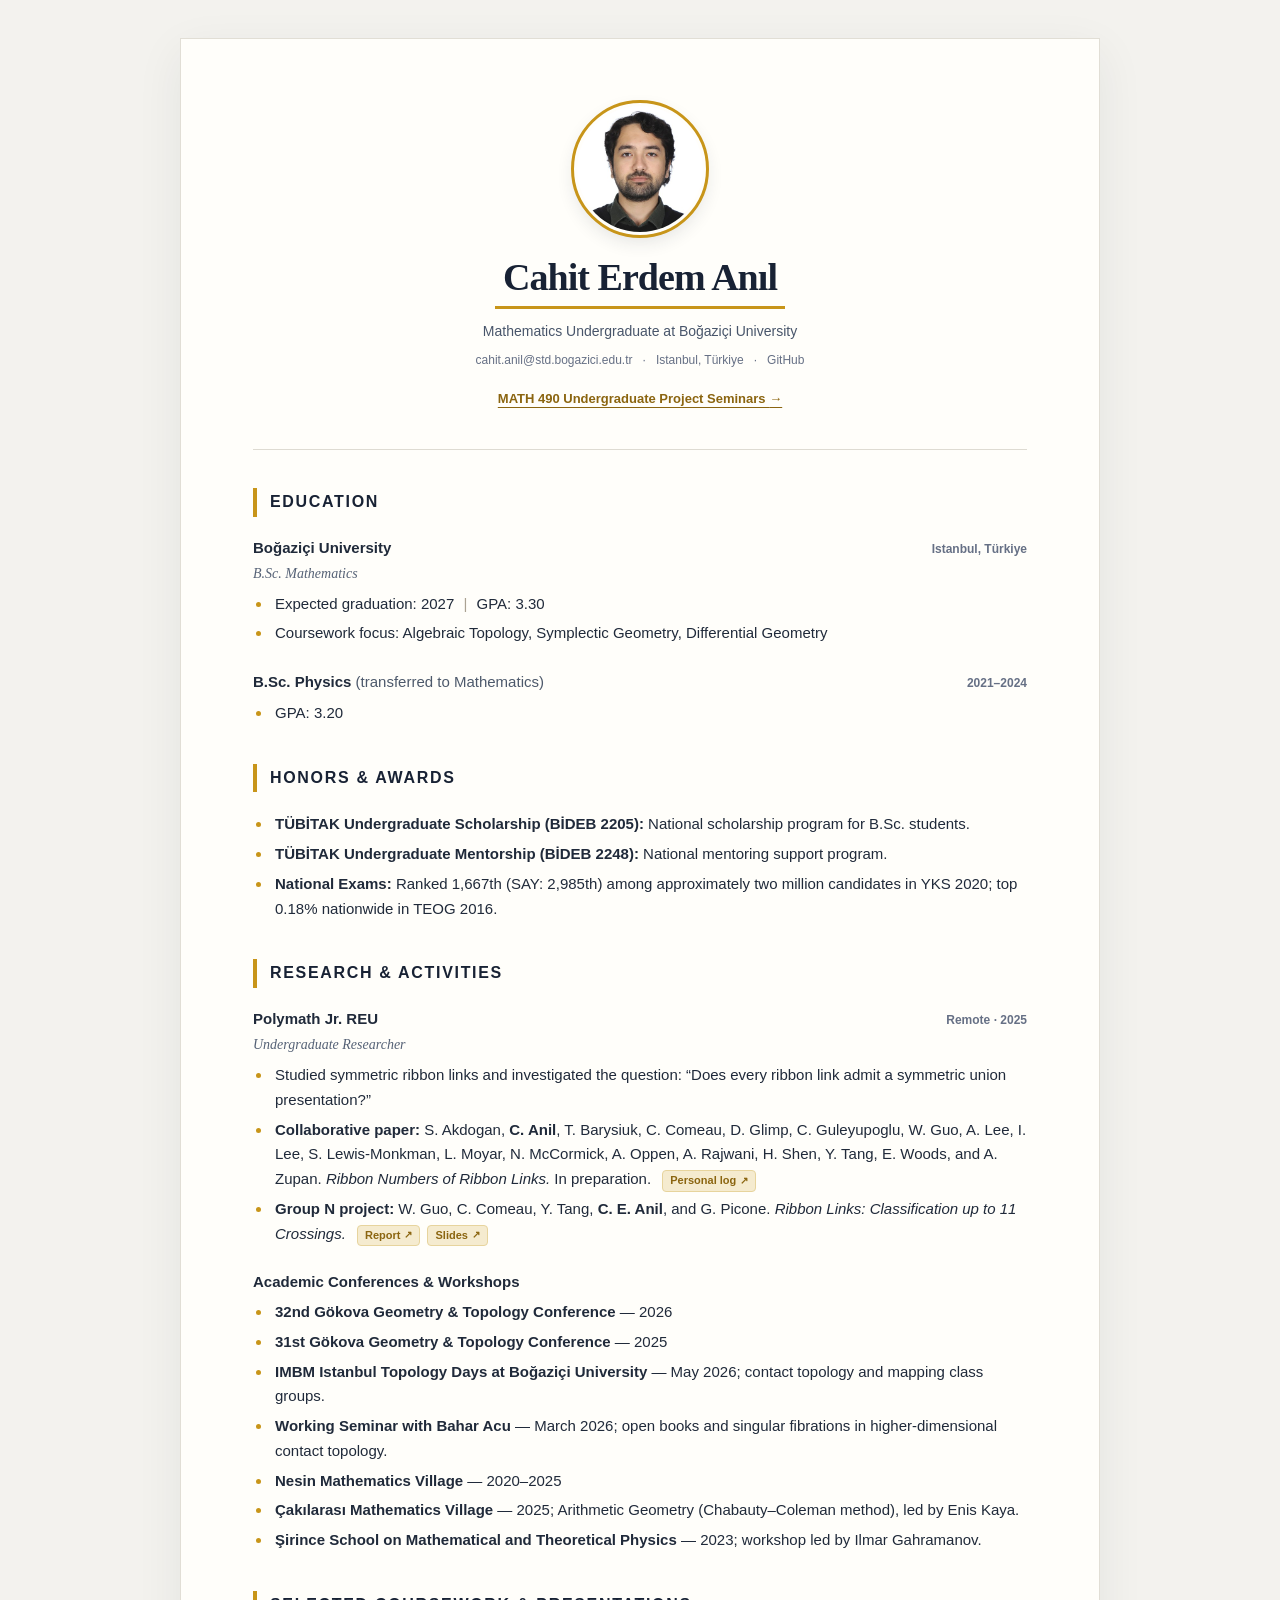
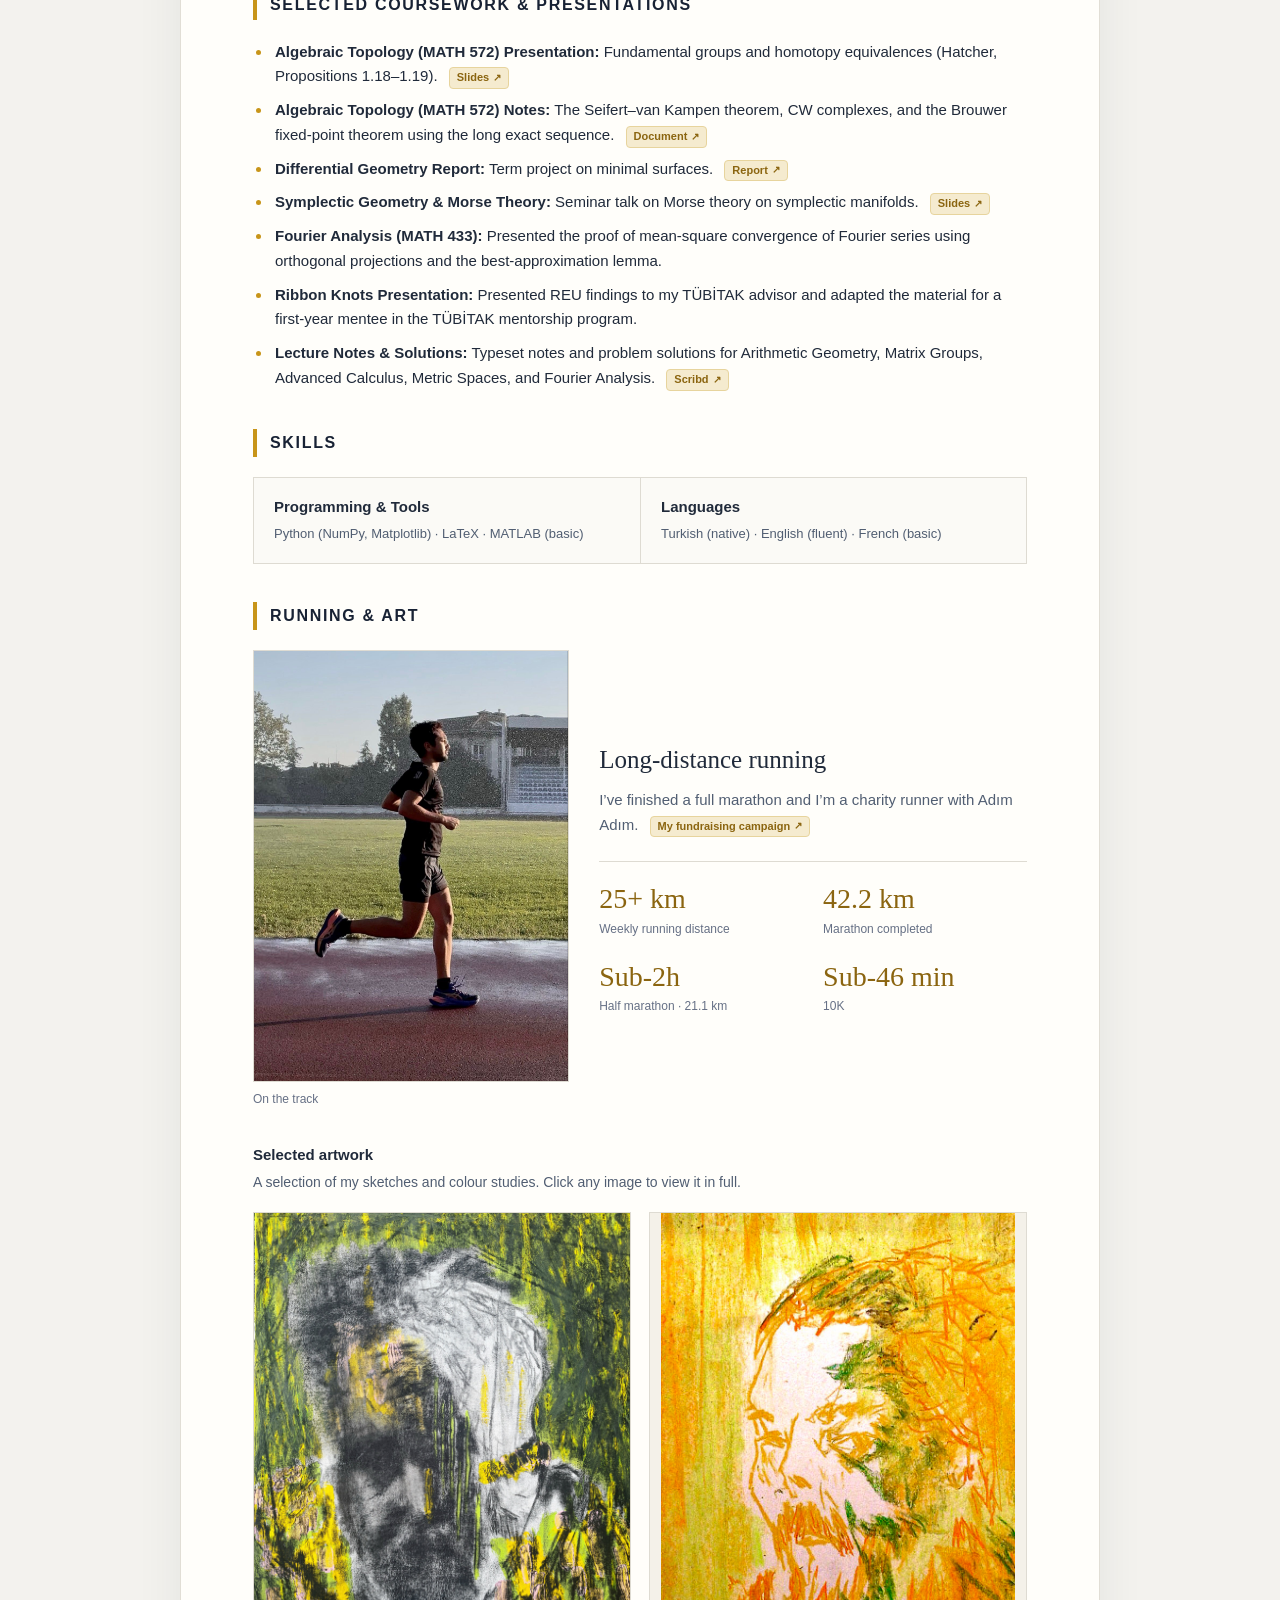
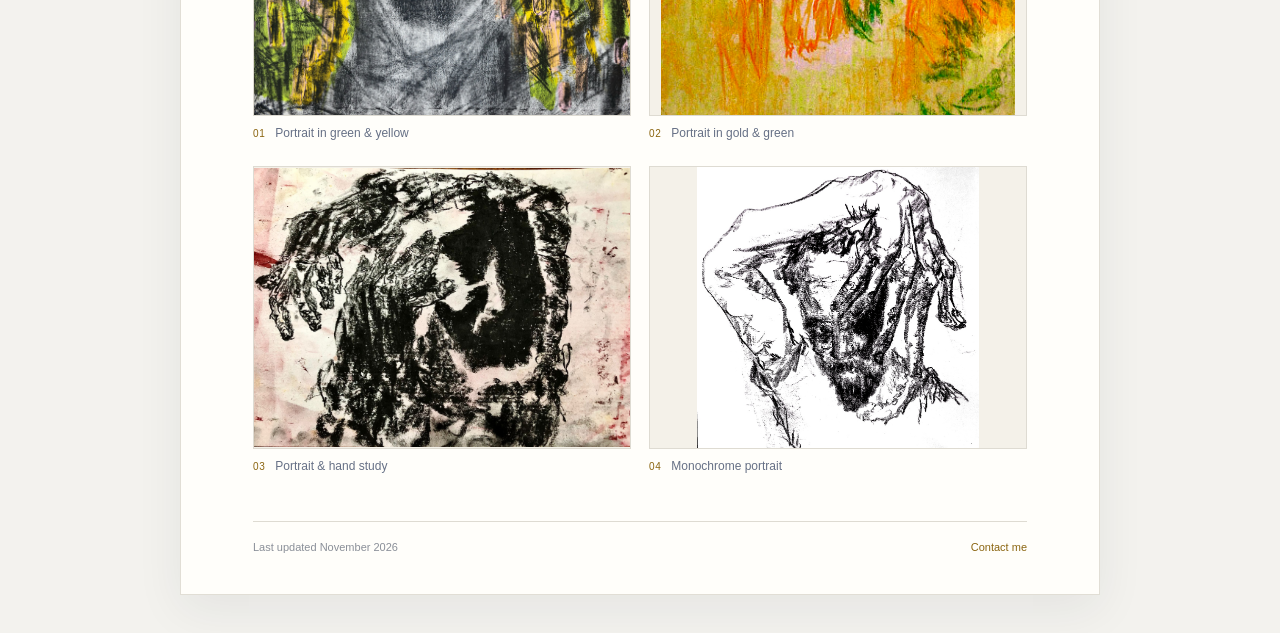
==== commit 31626041: "Update index.html" ====
--- a/index.html
+++ b/index.html
@@ -412,7 +412,7 @@
         <p class="subtitle">Undergraduate Researcher</p>
         <ul>
           <li>Studied symmetric ribbon links and investigated the question: “Does every ribbon link admit a symmetric union presentation?”</li>
-          <li><strong>Collaborative paper:</strong> S. Akdogan, <strong>C. Anil</strong>, T. Barysiuk, C. Comeau, D. Glimp, C. Guleyupoglu, W. Guo, A. Lee, I. Lee, S. Lewis-Monkman, L. Moyar, A. Oppen, A. Rajwani, H. Shen, Y. Tang, E. Woods, and A. Zupan. <em>Ribbon Numbers of Ribbon Links.</em> In preparation. <a class="doc-link" href="Polymath_reu_ribbonlinks.pdf" target="_blank" rel="noopener noreferrer">Personal log <span aria-hidden="true">↗</span></a></li>
+          <li><strong>Collaborative paper:</strong> S. Akdogan, <strong>C. Anil</strong>, T. Barysiuk, C. Comeau, D. Glimp, C. Guleyupoglu, W. Guo, A. Lee, I. Lee, S. Lewis-Monkman, L. Moyar, N. McCormick, A. Oppen, A. Rajwani, H. Shen, Y. Tang, E. Woods, and A. Zupan. <em>Ribbon Numbers of Ribbon Links.</em> In preparation. <a class="doc-link" href="Polymath_reu_ribbonlinks.pdf" target="_blank" rel="noopener noreferrer">Personal log <span aria-hidden="true">↗</span></a></li>
           <li><strong>Group N project:</strong> W. Guo, C. Comeau, Y. Tang, <strong>C. E. Anil</strong>, and G. Picone. <em>Ribbon Links: Classification up to 11 Crossings.</em> <a class="doc-link" href="polymath-group-n-report.pdf" target="_blank" rel="noopener noreferrer">Report <span aria-hidden="true">↗</span></a><a class="doc-link" href="polymath-group-n-presentation.pdf" target="_blank" rel="noopener noreferrer">Slides <span aria-hidden="true">↗</span></a></li>
         </ul>
       </div>
